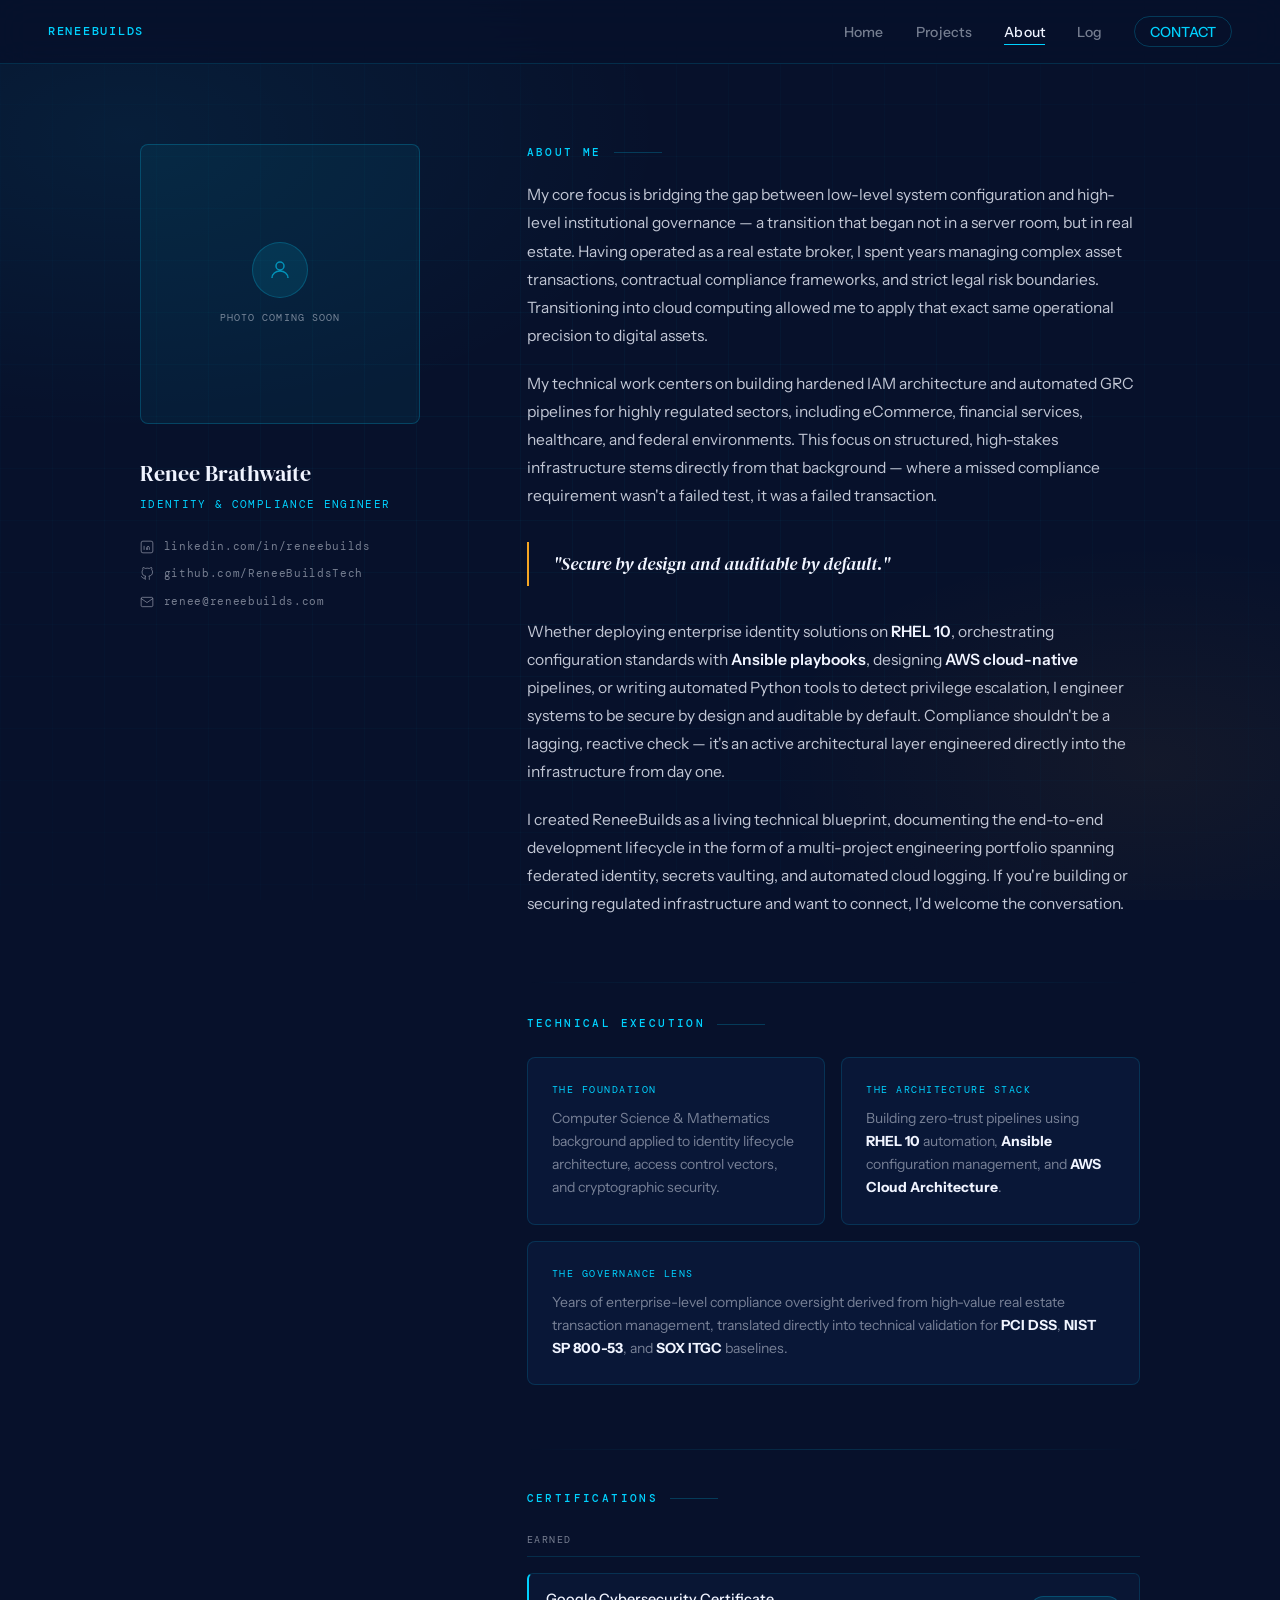
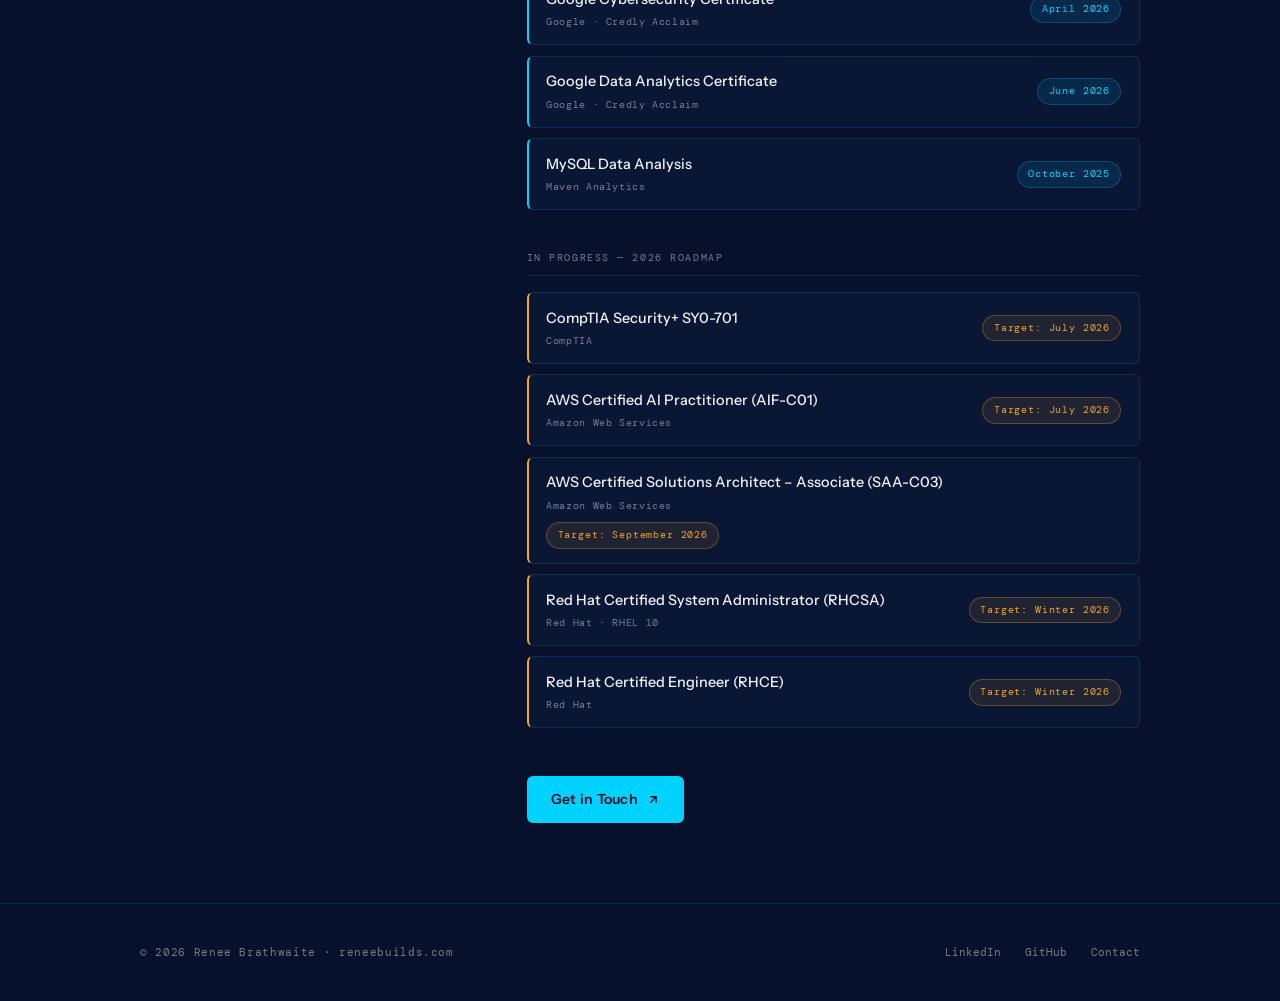
==== about.html @ e79d3ed1 "Add files via upload" ====
<!DOCTYPE html>
<html lang="en">
<head>
  <meta charset="UTF-8" />
  <meta name="viewport" content="width=device-width, initial-scale=1.0" />
  <title>About — Renee Brathwaite</title>
  <meta name="description" content="Identity and Compliance Engineer bridging the gap between low-level system configuration and high-level institutional governance." />
  <link rel="preconnect" href="https://fonts.googleapis.com" />
  <link rel="preconnect" href="https://fonts.gstatic.com" crossorigin />
  <link href="https://fonts.googleapis.com/css2?family=DM+Serif+Display:ital@0;1&family=DM+Mono:wght@300;400;500&family=Instrument+Sans:wght@400;500;600&display=swap" rel="stylesheet" />
  <link rel="stylesheet" href="style.css" />
  <style>
    .about-grid {
      display: grid;
      grid-template-columns: 1fr 2fr;
      gap: 5rem;
      padding: 5rem 0;
      align-items: start;
    }

    /* Sidebar */
    .about-sidebar { position: sticky; top: 5rem; }

    .photo-placeholder {
      width: 100%;
      aspect-ratio: 1;
      max-width: 280px;
      border-radius: 8px;
      background: rgba(0,210,255,0.06);
      border: 1px solid var(--cyan-border);
      display: flex;
      flex-direction: column;
      align-items: center;
      justify-content: center;
      gap: 0.75rem;
      margin-bottom: 2rem;
    }

    .photo-placeholder-icon {
      width: 56px; height: 56px;
      border-radius: 50%;
      background: var(--cyan-dim);
      border: 1px solid var(--cyan-border);
      display: flex; align-items: center; justify-content: center;
    }

    .photo-placeholder p {
      font-family: var(--font-mono);
      font-size: 0.65rem;
      color: var(--muted);
      letter-spacing: 0.1em;
      text-transform: uppercase;
    }

    .sidebar-name {
      font-family: var(--font-display);
      font-size: 1.4rem;
      margin-bottom: 0.25rem;
    }

    .sidebar-title {
      font-family: var(--font-mono);
      font-size: 0.7rem;
      color: var(--cyan);
      letter-spacing: 0.12em;
      text-transform: uppercase;
      margin-bottom: 1.5rem;
    }

    .sidebar-links { display: flex; flex-direction: column; gap: 0.6rem; }

    .sidebar-link {
      display: flex; align-items: center; gap: 0.6rem;
      font-family: var(--font-mono);
      font-size: 0.7rem;
      color: var(--muted);
      text-decoration: none;
      letter-spacing: 0.06em;
      transition: color 0.2s;
    }

    .sidebar-link:hover { color: var(--cyan); }

    .sidebar-link svg { flex-shrink: 0; }

    /* Main content */
    .about-main {}

    .bio-section { margin-bottom: 4rem; }

    .bio-section p {
      font-size: 0.975rem;
      color: rgba(240,244,255,0.8);
      line-height: 1.8;
      margin-bottom: 1.25rem;
    }

    .bio-section p strong {
      color: var(--white);
      font-weight: 600;
    }

    .bio-pullquote {
      border-left: 2px solid var(--gold);
      padding: 0.5rem 0 0.5rem 1.5rem;
      margin: 2rem 0;
      font-family: var(--font-display);
      font-size: 1.15rem;
      font-style: italic;
      color: var(--white);
      line-height: 1.5;
    }

    /* Tech execution vectors */
    .vectors-grid {
      display: grid;
      grid-template-columns: 1fr 1fr;
      gap: 1rem;
      margin-top: 1.5rem;
    }

    .vector-card {
      border: 1px solid var(--border);
      border-radius: 8px;
      padding: 1.5rem;
      background: rgba(13,31,69,0.5);
    }

    .vector-label {
      font-family: var(--font-mono);
      font-size: 0.62rem;
      color: var(--cyan);
      letter-spacing: 0.15em;
      text-transform: uppercase;
      margin-bottom: 0.6rem;
    }

    .vector-card p {
      font-size: 0.875rem;
      color: var(--muted);
      line-height: 1.65;
      margin: 0;
    }

    .vector-card p strong { color: var(--white); }

    /* Certifications */
    .certs-section { margin-top: 4rem; }

    .cert-group { margin-bottom: 2.5rem; }

    .cert-group-label {
      font-family: var(--font-mono);
      font-size: 0.65rem;
      color: var(--muted);
      letter-spacing: 0.15em;
      text-transform: uppercase;
      margin-bottom: 1rem;
      padding-bottom: 0.5rem;
      border-bottom: 1px solid var(--border);
    }

    .cert-list { display: flex; flex-direction: column; gap: 0.65rem; }

    .cert-item {
      display: flex; align-items: center; justify-content: space-between;
      padding: 0.85rem 1.1rem;
      border: 1px solid var(--border);
      border-radius: 6px;
      background: rgba(13,31,69,0.4);
      flex-wrap: wrap;
      gap: 0.5rem;
    }

    .cert-item.earned { border-left: 2px solid var(--cyan); }
    .cert-item.progress { border-left: 2px solid var(--gold); }

    .cert-name {
      font-size: 0.9rem;
      font-weight: 500;
      color: var(--white);
    }

    .cert-issuer {
      font-family: var(--font-mono);
      font-size: 0.65rem;
      color: var(--muted);
      letter-spacing: 0.06em;
      margin-top: 0.2rem;
    }

    .cert-date {
      font-family: var(--font-mono);
      font-size: 0.65rem;
      letter-spacing: 0.08em;
      padding: 0.25rem 0.65rem;
      border-radius: 100px;
    }

    .cert-date.earned { color: var(--cyan); background: var(--cyan-dim); border: 1px solid var(--cyan-border); }
    .cert-date.progress { color: var(--gold); background: var(--gold-dim); border: 1px solid var(--gold-border); }

    @media(max-width:768px){
      .about-grid { grid-template-columns: 1fr; gap: 3rem; }
      .about-sidebar { position: static; }
      .vectors-grid { grid-template-columns: 1fr; }
    }
  </style>
</head>
<body>
<div class="bg-layer"></div>
<div class="grid-layer"></div>
<nav>
  <a href="index.html" class="nav-logo">ReneeBuilds</a>
  <ul class="nav-links">
    <li><a href="index.html">Home</a></li>
    <li><a href="projects.html">Projects</a></li>
    <li><a href="about.html" class="active">About</a></li>
    <li><a href="log.html">Log</a></li>
    <li><a href="contact.html" class="nav-cta">Contact</a></li>
  </ul>
</nav>
<div class="page">
  <div class="container">
    <div class="about-grid">

      <!-- Sidebar -->
      <aside class="about-sidebar anim-1">
        <div class="photo-placeholder">
          <div class="photo-placeholder-icon">
            <svg width="24" height="24" viewBox="0 0 24 24" fill="none" stroke="rgba(0,210,255,0.6)" stroke-width="1.5"><circle cx="12" cy="8" r="4"/><path d="M4 20c0-4 3.6-7 8-7s8 3 8 7"/></svg>
          </div>
          <p>Photo coming soon</p>
        </div>
        <div class="sidebar-name">Renee Brathwaite</div>
        <div class="sidebar-title">Identity &amp; Compliance Engineer</div>
        <div class="sidebar-links">
          <a href="https://www.linkedin.com/in/reneebuilds" class="sidebar-link" target="_blank" rel="noopener">
            <svg width="14" height="14" viewBox="0 0 24 24" fill="none" stroke="currentColor" stroke-width="1.5"><rect x="2" y="2" width="20" height="20" rx="3"/><path d="M7 10v7M7 7v.01M12 17v-4a2 2 0 014 0v4M12 13v4"/></svg>
            linkedin.com/in/reneebuilds
          </a>
          <a href="https://github.com/ReneeBuildsTech" class="sidebar-link" target="_blank" rel="noopener">
            <svg width="14" height="14" viewBox="0 0 24 24" fill="none" stroke="currentColor" stroke-width="1.5"><path d="M9 19c-5 1.5-5-2.5-7-3m14 6v-3.87a3.37 3.37 0 00-.94-2.61c3.14-.35 6.44-1.54 6.44-7A5.44 5.44 0 0020 4.77 5.07 5.07 0 0019.91 1S18.73.65 16 2.48a13.38 13.38 0 00-7 0C6.27.65 5.09 1 5.09 1A5.07 5.07 0 005 4.77a5.44 5.44 0 00-1.5 3.78c0 5.42 3.3 6.61 6.44 7A3.37 3.37 0 009 18.13V22"/></svg>
            github.com/ReneeBuildsTech
          </a>
          <a href="contact.html" class="sidebar-link">
            <svg width="14" height="14" viewBox="0 0 24 24" fill="none" stroke="currentColor" stroke-width="1.5"><path d="M4 4h16c1.1 0 2 .9 2 2v12c0 1.1-.9 2-2 2H4c-1.1 0-2-.9-2-2V6c0-1.1.9-2 2-2z"/><polyline points="22,6 12,13 2,6"/></svg>
            renee@reneebuilds.com
          </a>
        </div>
      </aside>

      <!-- Main -->
      <main class="about-main anim-2">
        <p class="section-label">About Me</p>

        <div class="bio-section">
          <p>My core focus is bridging the gap between low-level system configuration and high-level institutional governance — a transition that began not in a server room, but in real estate. Having operated as a real estate broker, I spent years managing complex asset transactions, contractual compliance frameworks, and strict legal risk boundaries. Transitioning into cloud computing allowed me to apply that exact same operational precision to digital assets.</p>

          <p>My technical work centers on building hardened IAM architecture and automated GRC pipelines for highly regulated sectors, including eCommerce, financial services, healthcare, and federal environments. This focus on structured, high-stakes infrastructure stems directly from that background — where a missed compliance requirement wasn't a failed test, it was a failed transaction.</p>

          <div class="bio-pullquote">"Secure by design and auditable by default."</div>

          <p>Whether deploying enterprise identity solutions on <strong>RHEL 10</strong>, orchestrating configuration standards with <strong>Ansible playbooks</strong>, designing <strong>AWS cloud-native</strong> pipelines, or writing automated Python tools to detect privilege escalation, I engineer systems to be secure by design and auditable by default. Compliance shouldn't be a lagging, reactive check — it's an active architectural layer engineered directly into the infrastructure from day one.</p>

          <p>I created ReneeBuilds as a living technical blueprint, documenting the end-to-end development lifecycle in the form of a multi-project engineering portfolio spanning federated identity, secrets vaulting, and automated cloud logging. If you're building or securing regulated infrastructure and want to connect, I'd welcome the conversation.</p>
        </div>

        <div class="divider" style="margin:2rem 0;"></div>

        <!-- Tech execution vectors -->
        <p class="section-label">Technical Execution</p>
        <div class="vectors-grid" style="margin-top:1.5rem;">
          <div class="vector-card">
            <div class="vector-label">The Foundation</div>
            <p>Computer Science &amp; Mathematics background applied to identity lifecycle architecture, access control vectors, and cryptographic security.</p>
          </div>
          <div class="vector-card">
            <div class="vector-label">The Architecture Stack</div>
            <p>Building zero-trust pipelines using <strong>RHEL 10</strong> automation, <strong>Ansible</strong> configuration management, and <strong>AWS Cloud Architecture</strong>.</p>
          </div>
          <div class="vector-card" style="grid-column:1/-1;">
            <div class="vector-label">The Governance Lens</div>
            <p>Years of enterprise-level compliance oversight derived from high-value real estate transaction management, translated directly into technical validation for <strong>PCI DSS</strong>, <strong>NIST SP 800-53</strong>, and <strong>SOX ITGC</strong> baselines.</p>
          </div>
        </div>

        <!-- Certifications -->
        <div class="certs-section">
          <div class="divider" style="margin:2.5rem 0;"></div>
          <p class="section-label">Certifications</p>

          <div class="cert-group" style="margin-top:1.5rem;">
            <div class="cert-group-label">Earned</div>
            <div class="cert-list">
              <div class="cert-item earned">
                <div>
                  <div class="cert-name">Google Cybersecurity Certificate</div>
                  <div class="cert-issuer">Google · Credly Acclaim</div>
                </div>
                <span class="cert-date earned">April 2026</span>
              </div>
              <div class="cert-item earned">
                <div>
                  <div class="cert-name">Google Data Analytics Certificate</div>
                  <div class="cert-issuer">Google · Credly Acclaim</div>
                </div>
                <span class="cert-date earned">June 2026</span>
              </div>
              <div class="cert-item earned">
                <div>
                  <div class="cert-name">MySQL Data Analysis</div>
                  <div class="cert-issuer">Maven Analytics</div>
                </div>
                <span class="cert-date earned">October 2025</span>
              </div>
            </div>
          </div>

          <div class="cert-group">
            <div class="cert-group-label">In Progress — 2026 Roadmap</div>
            <div class="cert-list">
              <div class="cert-item progress">
                <div>
                  <div class="cert-name">CompTIA Security+ SY0-701</div>
                  <div class="cert-issuer">CompTIA</div>
                </div>
                <span class="cert-date progress">Target: July 2026</span>
              </div>
              <div class="cert-item progress">
                <div>
                  <div class="cert-name">AWS Certified AI Practitioner (AIF-C01)</div>
                  <div class="cert-issuer">Amazon Web Services</div>
                </div>
                <span class="cert-date progress">Target: July 2026</span>
              </div>
              <div class="cert-item progress">
                <div>
                  <div class="cert-name">AWS Certified Solutions Architect – Associate (SAA-C03)</div>
                  <div class="cert-issuer">Amazon Web Services</div>
                </div>
                <span class="cert-date progress">Target: September 2026</span>
              </div>
              <div class="cert-item progress">
                <div>
                  <div class="cert-name">Red Hat Certified System Administrator (RHCSA)</div>
                  <div class="cert-issuer">Red Hat · RHEL 10</div>
                </div>
                <span class="cert-date progress">Target: Winter 2026</span>
              </div>
              <div class="cert-item progress">
                <div>
                  <div class="cert-name">Red Hat Certified Engineer (RHCE)</div>
                  <div class="cert-issuer">Red Hat</div>
                </div>
                <span class="cert-date progress">Target: Winter 2026</span>
              </div>
            </div>
          </div>
        </div>

        <div style="margin-top:3rem;">
          <a href="contact.html" class="btn btn-primary">Get in Touch <svg width="13" height="13" viewBox="0 0 24 24" fill="none" stroke="currentColor" stroke-width="2.5" stroke-linecap="round" stroke-linejoin="round"><path d="M7 17L17 7M7 7h10v10"/></svg></a>
        </div>

      </main>
    </div>
  </div>
</div>
<footer>
  <div class="footer-inner">
    <span class="footer-copy">© 2026 Renee Brathwaite · reneebuilds.com</span>
    <div style="display:flex;gap:1.5rem;">
      <a href="https://www.linkedin.com/in/reneebuilds" style="font-family:var(--font-mono);font-size:0.68rem;color:var(--muted);text-decoration:none;" target="_blank" rel="noopener">LinkedIn</a>
      <a href="https://github.com/ReneeBuildsTech" style="font-family:var(--font-mono);font-size:0.68rem;color:var(--muted);text-decoration:none;" target="_blank" rel="noopener">GitHub</a>
      <a href="contact.html" style="font-family:var(--font-mono);font-size:0.68rem;color:var(--muted);text-decoration:none;">Contact</a>
    </div>
  </div>
</footer>
</body>
</html>
---- style.css ----
/* ============================================
   ReneeBuilds.com — Shared Stylesheet
   Navy #07112B · Cyan #00D2FF · Gold #F5A623
   ============================================ */

*, *::before, *::after { box-sizing: border-box; margin: 0; padding: 0; }

:root {
  --navy:       #07112B;
  --navy-mid:   #0D1F45;
  --navy-lite:  #162B5E;
  --cyan:       #00D2FF;
  --cyan-dim:   rgba(0,210,255,0.10);
  --cyan-border:rgba(0,210,255,0.22);
  --gold:       #F5A623;
  --gold-dim:   rgba(245,166,35,0.10);
  --gold-border:rgba(245,166,35,0.30);
  --white:      #F0F4FF;
  --muted:      rgba(240,244,255,0.48);
  --muted2:     rgba(240,244,255,0.25);
  --border:     rgba(0,210,255,0.15);
  --radius:     6px;
  --font-display: 'DM Serif Display', serif;
  --font-body:    'Instrument Sans', sans-serif;
  --font-mono:    'DM Mono', monospace;
}

html { scroll-behavior: smooth; }

body {
  background: var(--navy);
  color: var(--white);
  font-family: var(--font-body);
  font-size: 16px;
  line-height: 1.6;
  overflow-x: hidden;
  min-height: 100vh;
}

/* ── Background ── */
.bg-layer {
  position: fixed; inset: 0; z-index: 0; pointer-events: none;
  background:
    radial-gradient(ellipse 70% 55% at 10% 15%, rgba(0,210,255,0.07) 0%, transparent 60%),
    radial-gradient(ellipse 55% 45% at 90% 85%, rgba(245,166,35,0.05) 0%, transparent 55%),
    var(--navy);
}

.grid-layer {
  position: fixed; inset: 0; z-index: 0; pointer-events: none;
  background-image:
    linear-gradient(rgba(0,210,255,0.035) 1px, transparent 1px),
    linear-gradient(90deg, rgba(0,210,255,0.035) 1px, transparent 1px);
  background-size: 52px 52px;
  mask-image: radial-gradient(ellipse 85% 85% at 50% 50%, black 20%, transparent 100%);
}

/* ── Nav ── */
nav {
  position: fixed; top: 0; left: 0; right: 0; z-index: 100;
  display: flex; align-items: center; justify-content: space-between;
  padding: 0 3rem;
  height: 64px;
  background: rgba(7,17,43,0.85);
  backdrop-filter: blur(16px);
  border-bottom: 1px solid var(--border);
}

.nav-logo {
  font-family: var(--font-mono);
  font-size: 0.78rem;
  font-weight: 500;
  color: var(--cyan);
  letter-spacing: 0.14em;
  text-transform: uppercase;
  text-decoration: none;
}

.nav-links {
  display: flex; align-items: center; gap: 2rem;
  list-style: none;
}

.nav-links a {
  font-family: var(--font-body);
  font-size: 0.875rem;
  font-weight: 500;
  color: var(--muted);
  text-decoration: none;
  letter-spacing: 0.02em;
  transition: color 0.2s;
  position: relative;
}

.nav-links a::after {
  content: '';
  position: absolute; bottom: -4px; left: 0; right: 0;
  height: 1px;
  background: var(--cyan);
  transform: scaleX(0);
  transition: transform 0.2s;
}

.nav-links a:hover,
.nav-links a.active { color: var(--white); }
.nav-links a:hover::after,
.nav-links a.active::after { transform: scaleX(1); }

.nav-cta {
  font-family: var(--font-mono);
  font-size: 0.7rem;
  font-weight: 500;
  color: var(--cyan) !important;
  border: 1px solid var(--cyan-border);
  padding: 0.35rem 0.9rem;
  border-radius: 100px;
  letter-spacing: 0.1em;
  text-transform: uppercase;
  transition: background 0.2s, color 0.2s !important;
}

.nav-cta:hover {
  background: var(--cyan) !important;
  color: var(--navy) !important;
}

.nav-cta::after { display: none !important; }

/* ── Page wrapper ── */
.page {
  position: relative; z-index: 1;
  padding-top: 64px;
  min-height: 100vh;
}

.container {
  max-width: 1080px;
  margin: 0 auto;
  padding: 0 2.5rem;
}

/* ── Section spacing ── */
.section { padding: 6rem 0; }
.section-sm { padding: 4rem 0; }

/* ── Section label ── */
.section-label {
  font-family: var(--font-mono);
  font-size: 0.68rem;
  font-weight: 500;
  color: var(--cyan);
  letter-spacing: 0.22em;
  text-transform: uppercase;
  margin-bottom: 1.25rem;
  display: flex; align-items: center; gap: 0.75rem;
}

.section-label::after {
  content: '';
  flex: 1; max-width: 48px;
  height: 1px;
  background: var(--cyan-border);
}

/* ── Headings ── */
h1, h2, h3 { font-family: var(--font-display); font-weight: 400; }

h1 { font-size: clamp(2.6rem, 5.5vw, 4.5rem); line-height: 1.08; letter-spacing: -0.02em; }
h2 { font-size: clamp(1.8rem, 3.5vw, 2.8rem); line-height: 1.15; letter-spacing: -0.01em; }
h3 { font-size: 1.25rem; line-height: 1.3; }

em { font-style: italic; color: var(--cyan); }

/* ── Buttons ── */
.btn {
  display: inline-flex; align-items: center; gap: 0.55rem;
  font-family: var(--font-body);
  font-size: 0.875rem;
  font-weight: 600;
  padding: 0.75rem 1.5rem;
  border-radius: var(--radius);
  text-decoration: none;
  letter-spacing: 0.02em;
  transition: opacity 0.2s, transform 0.2s, background 0.2s, color 0.2s, border-color 0.2s;
  cursor: pointer; border: none;
}

.btn:hover { transform: translateY(-2px); }

.btn-primary {
  background: var(--cyan);
  color: var(--navy);
}
.btn-primary:hover { opacity: 0.88; }

.btn-ghost {
  background: transparent;
  color: var(--white);
  border: 1px solid var(--border);
}
.btn-ghost:hover { border-color: var(--cyan); color: var(--cyan); }

.btn-gold {
  background: var(--gold);
  color: var(--navy);
}
.btn-gold:hover { opacity: 0.88; }

/* ── Cards ── */
.card {
  background: rgba(13,31,69,0.55);
  border: 1px solid var(--border);
  border-radius: 8px;
  padding: 1.75rem;
  backdrop-filter: blur(8px);
  transition: border-color 0.2s, background 0.2s, transform 0.2s;
}

.card:hover {
  border-color: var(--cyan-border);
  background: rgba(0,210,255,0.05);
  transform: translateY(-3px);
}

/* ── Divider ── */
.divider {
  width: 100%;
  height: 1px;
  background: linear-gradient(90deg, transparent, var(--border), transparent);
  margin: 4rem 0;
}

/* ── Tags ── */
.tag {
  font-family: var(--font-mono);
  font-size: 0.65rem;
  letter-spacing: 0.1em;
  text-transform: uppercase;
  padding: 0.3rem 0.7rem;
  border-radius: 3px;
  border: 1px solid;
}

.tag-cyan { color: var(--cyan); border-color: var(--cyan-border); background: var(--cyan-dim); }
.tag-gold { color: var(--gold); border-color: var(--gold-border); background: var(--gold-dim); }
.tag-muted { color: var(--muted); border-color: rgba(240,244,255,0.15); background: rgba(240,244,255,0.04); }

/* ── Footer ── */
footer {
  position: relative; z-index: 1;
  border-top: 1px solid var(--border);
  padding: 2.5rem 0;
}

.footer-inner {
  max-width: 1080px;
  margin: 0 auto;
  padding: 0 2.5rem;
  display: flex;
  align-items: center;
  justify-content: space-between;
  flex-wrap: wrap;
  gap: 1rem;
}

.footer-copy {
  font-family: var(--font-mono);
  font-size: 0.68rem;
  color: var(--muted);
  letter-spacing: 0.06em;
}

.footer-fw {
  display: flex; flex-wrap: wrap; gap: 0.5rem;
}

/* ── Animations ── */
@keyframes fadeUp {
  from { opacity: 0; transform: translateY(20px); }
  to   { opacity: 1; transform: translateY(0); }
}

@keyframes fadeIn {
  from { opacity: 0; }
  to   { opacity: 1; }
}

@keyframes pulse {
  0%, 100% { opacity: 1; transform: scale(1); }
  50%       { opacity: 0.4; transform: scale(0.8); }
}

.anim-1 { opacity: 0; animation: fadeUp 0.8s ease 0.1s forwards; }
.anim-2 { opacity: 0; animation: fadeUp 0.8s ease 0.25s forwards; }
.anim-3 { opacity: 0; animation: fadeUp 0.8s ease 0.4s forwards; }
.anim-4 { opacity: 0; animation: fadeUp 0.8s ease 0.55s forwards; }
.anim-5 { opacity: 0; animation: fadeUp 0.8s ease 0.7s forwards; }
.anim-6 { opacity: 0; animation: fadeUp 0.8s ease 0.85s forwards; }
.anim-7 { opacity: 0; animation: fadeUp 0.8s ease 1.0s forwards; }

/* ── Responsive ── */
@media (max-width: 768px) {
  nav { padding: 0 1.5rem; }
  .container { padding: 0 1.25rem; }
  .nav-links { gap: 1.25rem; }
  .nav-links li:not(:last-child):not(:nth-last-child(2)) { display: none; }
  .section { padding: 4rem 0; }
}
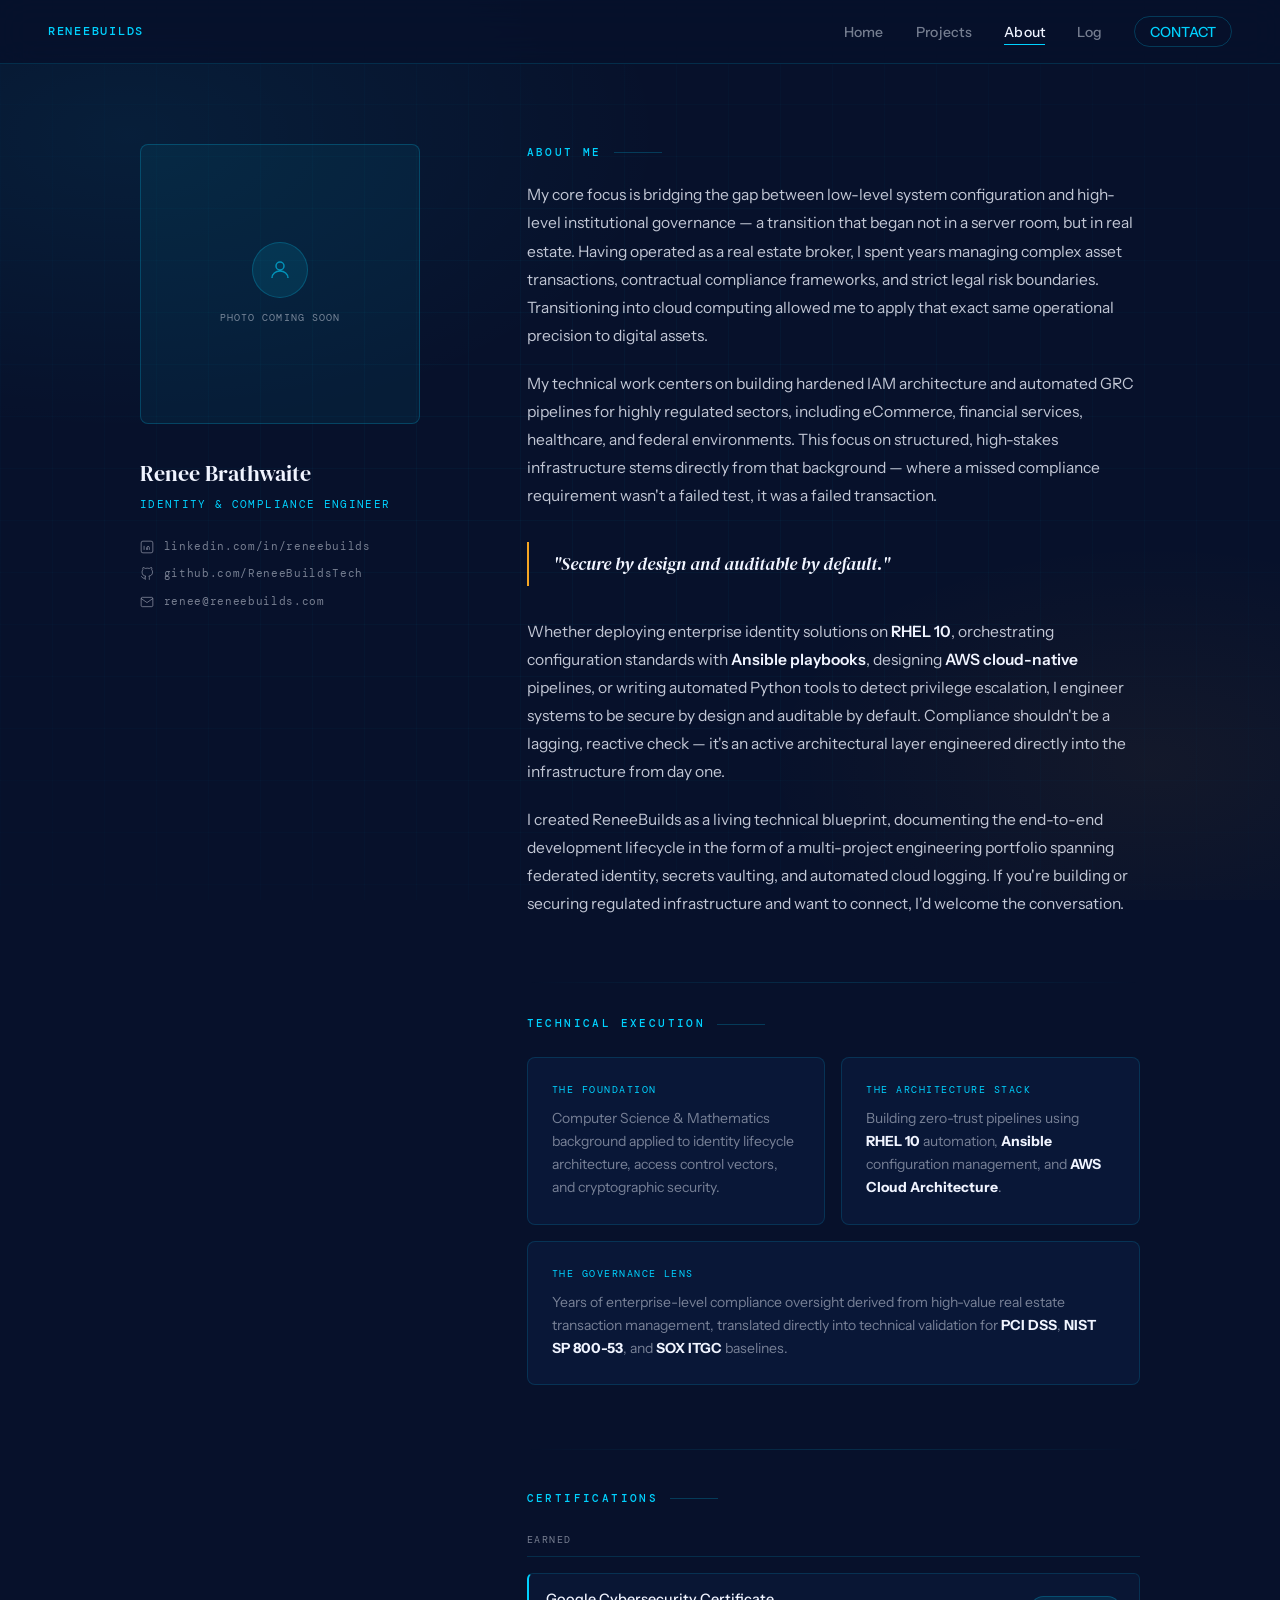
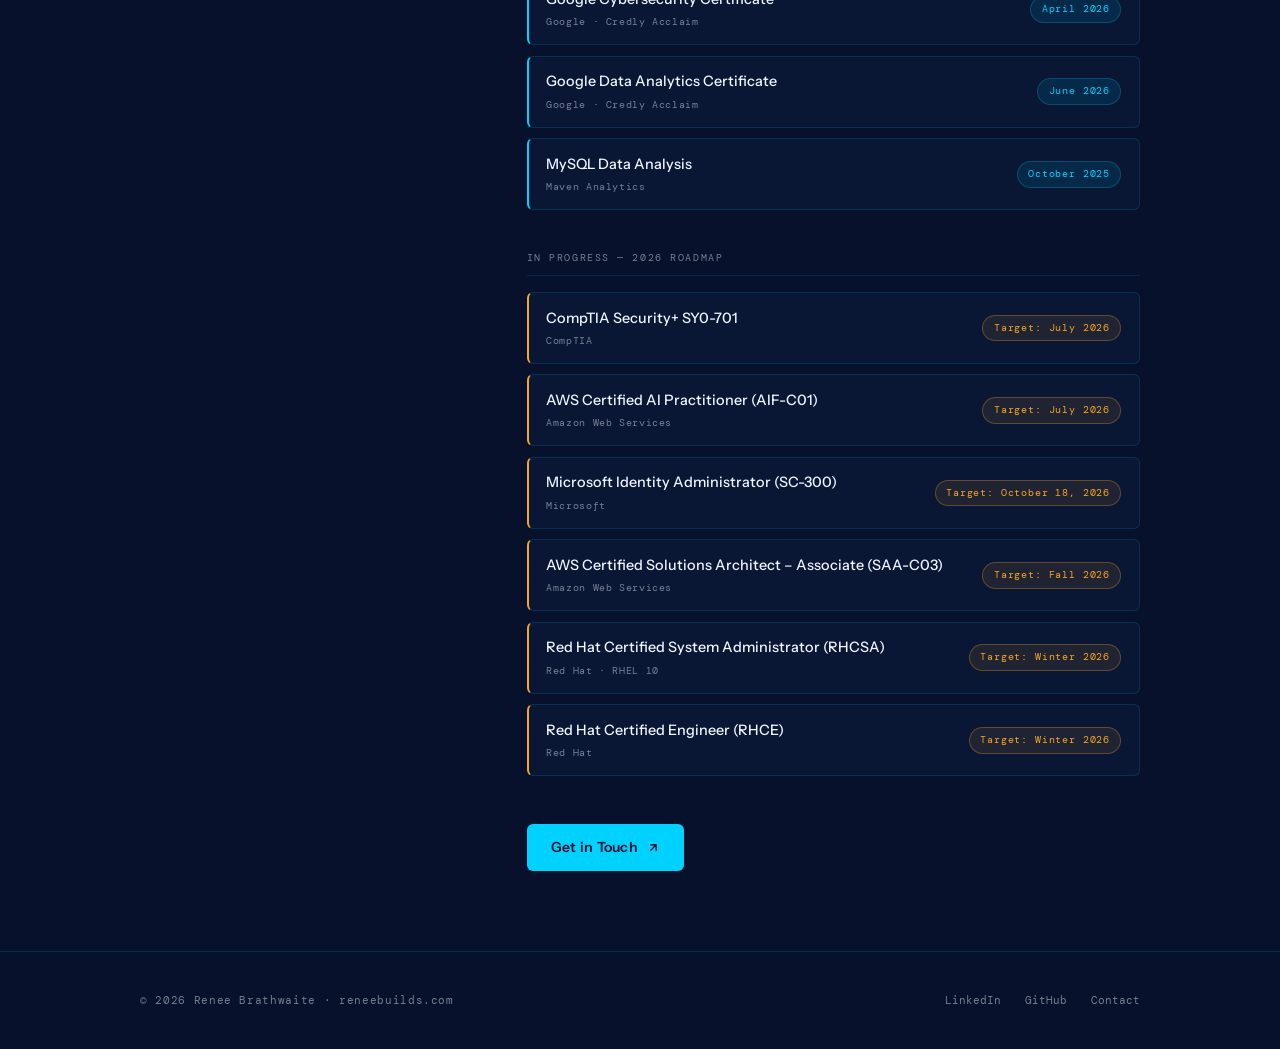
==== commit 2843972d: "Updated about, index and projects pages feat: update to reflect that all 6 primary projects are comp" ====
--- a/about.html
+++ b/about.html
@@ -336,10 +336,17 @@
               </div>
               <div class="cert-item progress">
                 <div>
+                  <div class="cert-name">Microsoft Identity Administrator (SC-300)</div>
+                  <div class="cert-issuer">Microsoft</div>
+                </div>
+                <span class="cert-date progress">Target: October 18, 2026</span>
+              </div>
+              <div class="cert-item progress">
+                <div>
                   <div class="cert-name">AWS Certified Solutions Architect – Associate (SAA-C03)</div>
                   <div class="cert-issuer">Amazon Web Services</div>
                 </div>
-                <span class="cert-date progress">Target: September 2026</span>
+                <span class="cert-date progress">Target: Fall 2026</span>
               </div>
               <div class="cert-item progress">
                 <div>
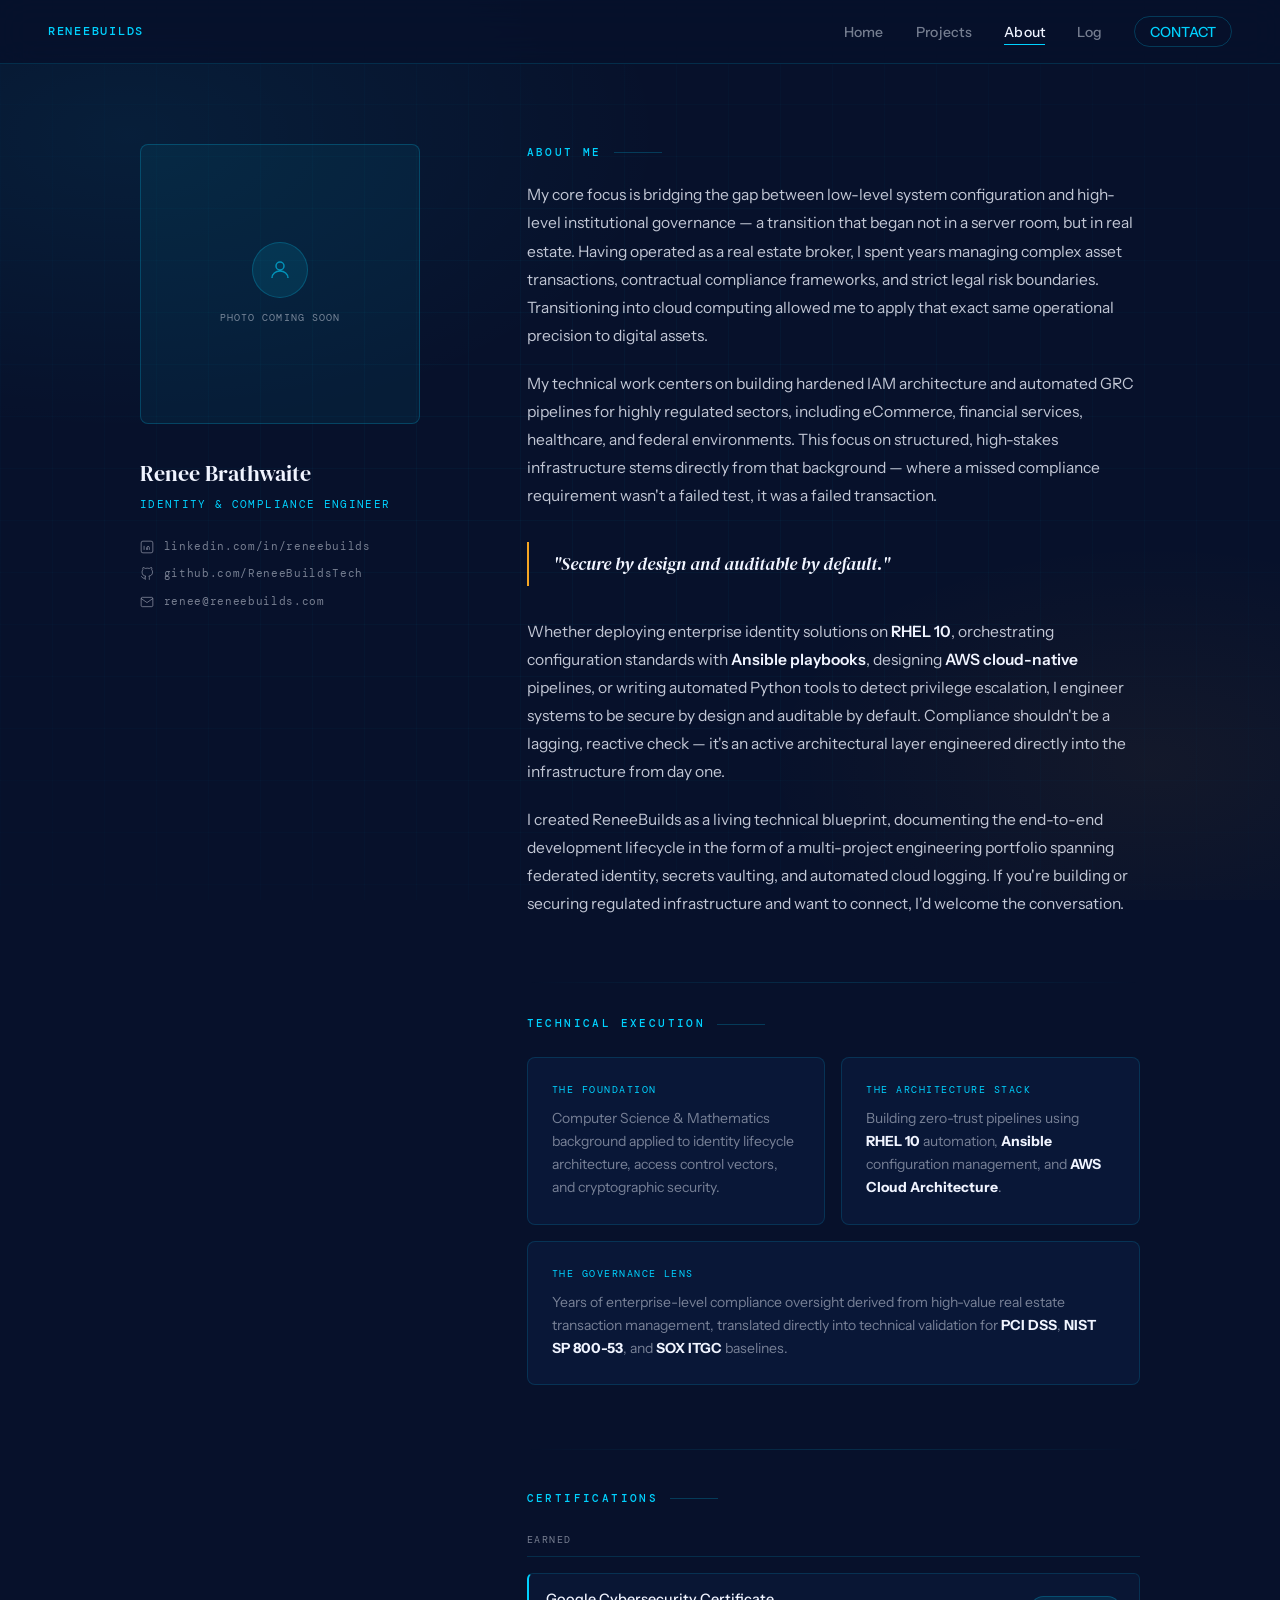
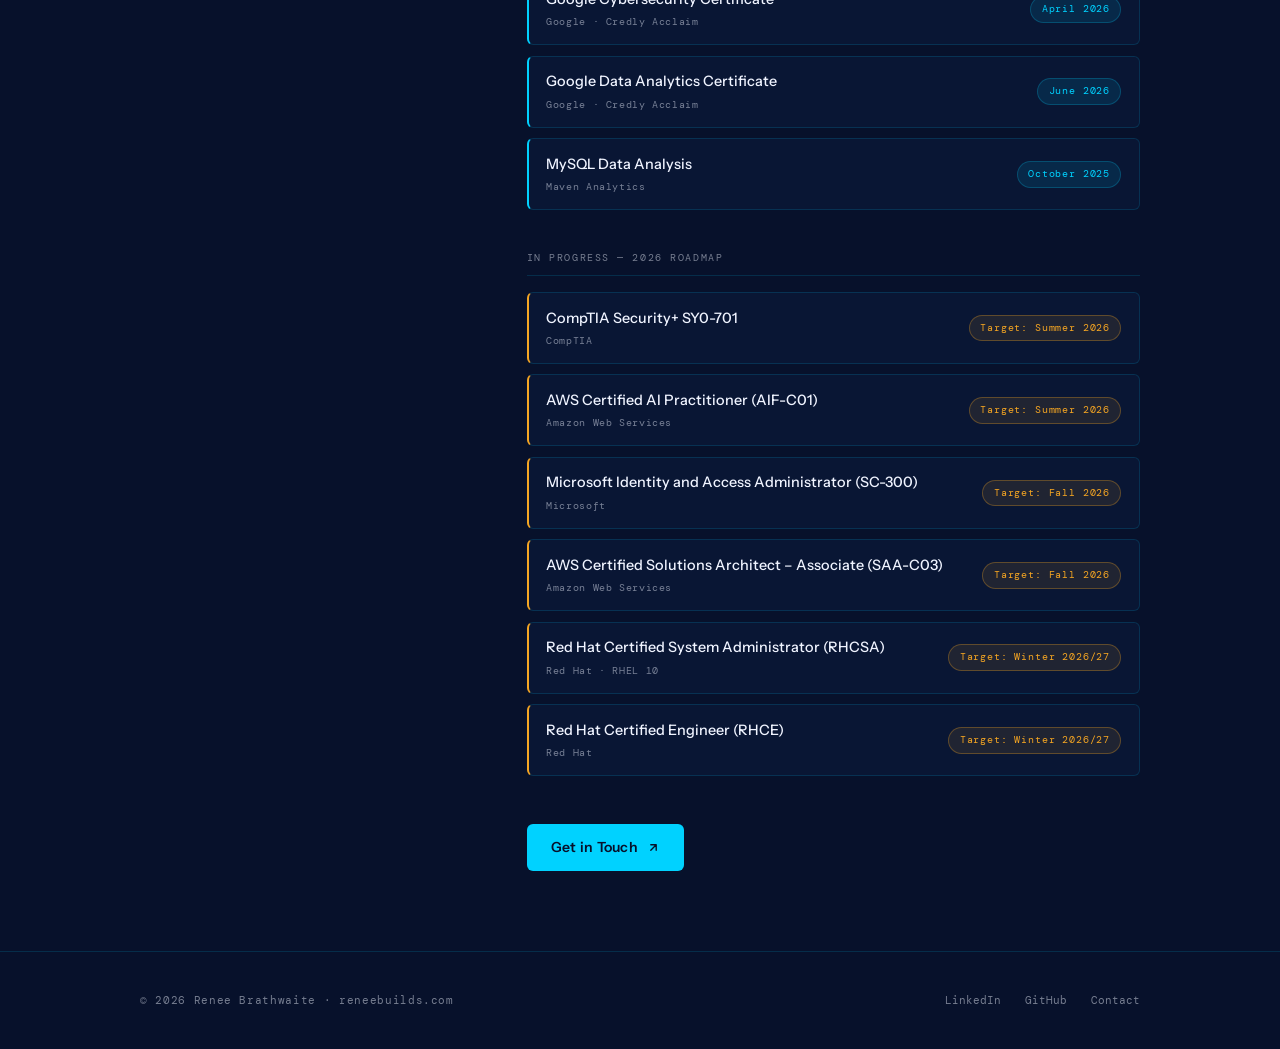
==== commit d66773d1: "feat: update cert roadmap dates + add SC-300 to in-progress" ====
--- a/about.html
+++ b/about.html
@@ -1,388 +1,388 @@
-<!DOCTYPE html>
-<html lang="en">
-<head>
-  <meta charset="UTF-8" />
-  <meta name="viewport" content="width=device-width, initial-scale=1.0" />
-  <title>About — Renee Brathwaite</title>
-  <meta name="description" content="Identity and Compliance Engineer bridging the gap between low-level system configuration and high-level institutional governance." />
-  <link rel="preconnect" href="https://fonts.googleapis.com" />
-  <link rel="preconnect" href="https://fonts.gstatic.com" crossorigin />
-  <link href="https://fonts.googleapis.com/css2?family=DM+Serif+Display:ital@0;1&family=DM+Mono:wght@300;400;500&family=Instrument+Sans:wght@400;500;600&display=swap" rel="stylesheet" />
-  <link rel="stylesheet" href="style.css" />
-  <style>
-    .about-grid {
-      display: grid;
-      grid-template-columns: 1fr 2fr;
-      gap: 5rem;
-      padding: 5rem 0;
-      align-items: start;
-    }
-
-    /* Sidebar */
-    .about-sidebar { position: sticky; top: 5rem; }
-
-    .photo-placeholder {
-      width: 100%;
-      aspect-ratio: 1;
-      max-width: 280px;
-      border-radius: 8px;
-      background: rgba(0,210,255,0.06);
-      border: 1px solid var(--cyan-border);
-      display: flex;
-      flex-direction: column;
-      align-items: center;
-      justify-content: center;
-      gap: 0.75rem;
-      margin-bottom: 2rem;
-    }
-
-    .photo-placeholder-icon {
-      width: 56px; height: 56px;
-      border-radius: 50%;
-      background: var(--cyan-dim);
-      border: 1px solid var(--cyan-border);
-      display: flex; align-items: center; justify-content: center;
-    }
-
-    .photo-placeholder p {
-      font-family: var(--font-mono);
-      font-size: 0.65rem;
-      color: var(--muted);
-      letter-spacing: 0.1em;
-      text-transform: uppercase;
-    }
-
-    .sidebar-name {
-      font-family: var(--font-display);
-      font-size: 1.4rem;
-      margin-bottom: 0.25rem;
-    }
-
-    .sidebar-title {
-      font-family: var(--font-mono);
-      font-size: 0.7rem;
-      color: var(--cyan);
-      letter-spacing: 0.12em;
-      text-transform: uppercase;
-      margin-bottom: 1.5rem;
-    }
-
-    .sidebar-links { display: flex; flex-direction: column; gap: 0.6rem; }
-
-    .sidebar-link {
-      display: flex; align-items: center; gap: 0.6rem;
-      font-family: var(--font-mono);
-      font-size: 0.7rem;
-      color: var(--muted);
-      text-decoration: none;
-      letter-spacing: 0.06em;
-      transition: color 0.2s;
-    }
-
-    .sidebar-link:hover { color: var(--cyan); }
-
-    .sidebar-link svg { flex-shrink: 0; }
-
-    /* Main content */
-    .about-main {}
-
-    .bio-section { margin-bottom: 4rem; }
-
-    .bio-section p {
-      font-size: 0.975rem;
-      color: rgba(240,244,255,0.8);
-      line-height: 1.8;
-      margin-bottom: 1.25rem;
-    }
-
-    .bio-section p strong {
-      color: var(--white);
-      font-weight: 600;
-    }
-
-    .bio-pullquote {
-      border-left: 2px solid var(--gold);
-      padding: 0.5rem 0 0.5rem 1.5rem;
-      margin: 2rem 0;
-      font-family: var(--font-display);
-      font-size: 1.15rem;
-      font-style: italic;
-      color: var(--white);
-      line-height: 1.5;
-    }
-
-    /* Tech execution vectors */
-    .vectors-grid {
-      display: grid;
-      grid-template-columns: 1fr 1fr;
-      gap: 1rem;
-      margin-top: 1.5rem;
-    }
-
-    .vector-card {
-      border: 1px solid var(--border);
-      border-radius: 8px;
-      padding: 1.5rem;
-      background: rgba(13,31,69,0.5);
-    }
-
-    .vector-label {
-      font-family: var(--font-mono);
-      font-size: 0.62rem;
-      color: var(--cyan);
-      letter-spacing: 0.15em;
-      text-transform: uppercase;
-      margin-bottom: 0.6rem;
-    }
-
-    .vector-card p {
-      font-size: 0.875rem;
-      color: var(--muted);
-      line-height: 1.65;
-      margin: 0;
-    }
-
-    .vector-card p strong { color: var(--white); }
-
-    /* Certifications */
-    .certs-section { margin-top: 4rem; }
-
-    .cert-group { margin-bottom: 2.5rem; }
-
-    .cert-group-label {
-      font-family: var(--font-mono);
-      font-size: 0.65rem;
-      color: var(--muted);
-      letter-spacing: 0.15em;
-      text-transform: uppercase;
-      margin-bottom: 1rem;
-      padding-bottom: 0.5rem;
-      border-bottom: 1px solid var(--border);
-    }
-
-    .cert-list { display: flex; flex-direction: column; gap: 0.65rem; }
-
-    .cert-item {
-      display: flex; align-items: center; justify-content: space-between;
-      padding: 0.85rem 1.1rem;
-      border: 1px solid var(--border);
-      border-radius: 6px;
-      background: rgba(13,31,69,0.4);
-      flex-wrap: wrap;
-      gap: 0.5rem;
-    }
-
-    .cert-item.earned { border-left: 2px solid var(--cyan); }
-    .cert-item.progress { border-left: 2px solid var(--gold); }
-
-    .cert-name {
-      font-size: 0.9rem;
-      font-weight: 500;
-      color: var(--white);
-    }
-
-    .cert-issuer {
-      font-family: var(--font-mono);
-      font-size: 0.65rem;
-      color: var(--muted);
-      letter-spacing: 0.06em;
-      margin-top: 0.2rem;
-    }
-
-    .cert-date {
-      font-family: var(--font-mono);
-      font-size: 0.65rem;
-      letter-spacing: 0.08em;
-      padding: 0.25rem 0.65rem;
-      border-radius: 100px;
-    }
-
-    .cert-date.earned { color: var(--cyan); background: var(--cyan-dim); border: 1px solid var(--cyan-border); }
-    .cert-date.progress { color: var(--gold); background: var(--gold-dim); border: 1px solid var(--gold-border); }
-
-    @media(max-width:768px){
-      .about-grid { grid-template-columns: 1fr; gap: 3rem; }
-      .about-sidebar { position: static; }
-      .vectors-grid { grid-template-columns: 1fr; }
-    }
-  </style>
-</head>
-<body>
-<div class="bg-layer"></div>
-<div class="grid-layer"></div>
-<nav>
-  <a href="index.html" class="nav-logo">ReneeBuilds</a>
-  <ul class="nav-links">
-    <li><a href="index.html">Home</a></li>
-    <li><a href="projects.html">Projects</a></li>
-    <li><a href="about.html" class="active">About</a></li>
-    <li><a href="log.html">Log</a></li>
-    <li><a href="contact.html" class="nav-cta">Contact</a></li>
-  </ul>
-</nav>
-<div class="page">
-  <div class="container">
-    <div class="about-grid">
-
-      <!-- Sidebar -->
-      <aside class="about-sidebar anim-1">
-        <div class="photo-placeholder">
-          <div class="photo-placeholder-icon">
-            <svg width="24" height="24" viewBox="0 0 24 24" fill="none" stroke="rgba(0,210,255,0.6)" stroke-width="1.5"><circle cx="12" cy="8" r="4"/><path d="M4 20c0-4 3.6-7 8-7s8 3 8 7"/></svg>
-          </div>
-          <p>Photo coming soon</p>
-        </div>
-        <div class="sidebar-name">Renee Brathwaite</div>
-        <div class="sidebar-title">Identity &amp; Compliance Engineer</div>
-        <div class="sidebar-links">
-          <a href="https://www.linkedin.com/in/reneebuilds" class="sidebar-link" target="_blank" rel="noopener">
-            <svg width="14" height="14" viewBox="0 0 24 24" fill="none" stroke="currentColor" stroke-width="1.5"><rect x="2" y="2" width="20" height="20" rx="3"/><path d="M7 10v7M7 7v.01M12 17v-4a2 2 0 014 0v4M12 13v4"/></svg>
-            linkedin.com/in/reneebuilds
-          </a>
-          <a href="https://github.com/ReneeBuildsTech" class="sidebar-link" target="_blank" rel="noopener">
-            <svg width="14" height="14" viewBox="0 0 24 24" fill="none" stroke="currentColor" stroke-width="1.5"><path d="M9 19c-5 1.5-5-2.5-7-3m14 6v-3.87a3.37 3.37 0 00-.94-2.61c3.14-.35 6.44-1.54 6.44-7A5.44 5.44 0 0020 4.77 5.07 5.07 0 0019.91 1S18.73.65 16 2.48a13.38 13.38 0 00-7 0C6.27.65 5.09 1 5.09 1A5.07 5.07 0 005 4.77a5.44 5.44 0 00-1.5 3.78c0 5.42 3.3 6.61 6.44 7A3.37 3.37 0 009 18.13V22"/></svg>
-            github.com/ReneeBuildsTech
-          </a>
-          <a href="contact.html" class="sidebar-link">
-            <svg width="14" height="14" viewBox="0 0 24 24" fill="none" stroke="currentColor" stroke-width="1.5"><path d="M4 4h16c1.1 0 2 .9 2 2v12c0 1.1-.9 2-2 2H4c-1.1 0-2-.9-2-2V6c0-1.1.9-2 2-2z"/><polyline points="22,6 12,13 2,6"/></svg>
-            renee@reneebuilds.com
-          </a>
-        </div>
-      </aside>
-
-      <!-- Main -->
-      <main class="about-main anim-2">
-        <p class="section-label">About Me</p>
-
-        <div class="bio-section">
-          <p>My core focus is bridging the gap between low-level system configuration and high-level institutional governance — a transition that began not in a server room, but in real estate. Having operated as a real estate broker, I spent years managing complex asset transactions, contractual compliance frameworks, and strict legal risk boundaries. Transitioning into cloud computing allowed me to apply that exact same operational precision to digital assets.</p>
-
-          <p>My technical work centers on building hardened IAM architecture and automated GRC pipelines for highly regulated sectors, including eCommerce, financial services, healthcare, and federal environments. This focus on structured, high-stakes infrastructure stems directly from that background — where a missed compliance requirement wasn't a failed test, it was a failed transaction.</p>
-
-          <div class="bio-pullquote">"Secure by design and auditable by default."</div>
-
-          <p>Whether deploying enterprise identity solutions on <strong>RHEL 10</strong>, orchestrating configuration standards with <strong>Ansible playbooks</strong>, designing <strong>AWS cloud-native</strong> pipelines, or writing automated Python tools to detect privilege escalation, I engineer systems to be secure by design and auditable by default. Compliance shouldn't be a lagging, reactive check — it's an active architectural layer engineered directly into the infrastructure from day one.</p>
-
-          <p>I created ReneeBuilds as a living technical blueprint, documenting the end-to-end development lifecycle in the form of a multi-project engineering portfolio spanning federated identity, secrets vaulting, and automated cloud logging. If you're building or securing regulated infrastructure and want to connect, I'd welcome the conversation.</p>
-        </div>
-
-        <div class="divider" style="margin:2rem 0;"></div>
-
-        <!-- Tech execution vectors -->
-        <p class="section-label">Technical Execution</p>
-        <div class="vectors-grid" style="margin-top:1.5rem;">
-          <div class="vector-card">
-            <div class="vector-label">The Foundation</div>
-            <p>Computer Science &amp; Mathematics background applied to identity lifecycle architecture, access control vectors, and cryptographic security.</p>
-          </div>
-          <div class="vector-card">
-            <div class="vector-label">The Architecture Stack</div>
-            <p>Building zero-trust pipelines using <strong>RHEL 10</strong> automation, <strong>Ansible</strong> configuration management, and <strong>AWS Cloud Architecture</strong>.</p>
-          </div>
-          <div class="vector-card" style="grid-column:1/-1;">
-            <div class="vector-label">The Governance Lens</div>
-            <p>Years of enterprise-level compliance oversight derived from high-value real estate transaction management, translated directly into technical validation for <strong>PCI DSS</strong>, <strong>NIST SP 800-53</strong>, and <strong>SOX ITGC</strong> baselines.</p>
-          </div>
-        </div>
-
-        <!-- Certifications -->
-        <div class="certs-section">
-          <div class="divider" style="margin:2.5rem 0;"></div>
-          <p class="section-label">Certifications</p>
-
-          <div class="cert-group" style="margin-top:1.5rem;">
-            <div class="cert-group-label">Earned</div>
-            <div class="cert-list">
-              <div class="cert-item earned">
-                <div>
-                  <div class="cert-name">Google Cybersecurity Certificate</div>
-                  <div class="cert-issuer">Google · Credly Acclaim</div>
-                </div>
-                <span class="cert-date earned">April 2026</span>
-              </div>
-              <div class="cert-item earned">
-                <div>
-                  <div class="cert-name">Google Data Analytics Certificate</div>
-                  <div class="cert-issuer">Google · Credly Acclaim</div>
-                </div>
-                <span class="cert-date earned">June 2026</span>
-              </div>
-              <div class="cert-item earned">
-                <div>
-                  <div class="cert-name">MySQL Data Analysis</div>
-                  <div class="cert-issuer">Maven Analytics</div>
-                </div>
-                <span class="cert-date earned">October 2025</span>
-              </div>
-            </div>
-          </div>
-
-          <div class="cert-group">
-            <div class="cert-group-label">In Progress — 2026 Roadmap</div>
-            <div class="cert-list">
-              <div class="cert-item progress">
-                <div>
-                  <div class="cert-name">CompTIA Security+ SY0-701</div>
-                  <div class="cert-issuer">CompTIA</div>
-                </div>
-                <span class="cert-date progress">Target: July 2026</span>
-              </div>
-              <div class="cert-item progress">
-                <div>
-                  <div class="cert-name">AWS Certified AI Practitioner (AIF-C01)</div>
-                  <div class="cert-issuer">Amazon Web Services</div>
-                </div>
-                <span class="cert-date progress">Target: July 2026</span>
-              </div>
-              <div class="cert-item progress">
-                <div>
-                  <div class="cert-name">Microsoft Identity Administrator (SC-300)</div>
-                  <div class="cert-issuer">Microsoft</div>
-                </div>
-                <span class="cert-date progress">Target: October 18, 2026</span>
-              </div>
-              <div class="cert-item progress">
-                <div>
-                  <div class="cert-name">AWS Certified Solutions Architect – Associate (SAA-C03)</div>
-                  <div class="cert-issuer">Amazon Web Services</div>
-                </div>
-                <span class="cert-date progress">Target: Fall 2026</span>
-              </div>
-              <div class="cert-item progress">
-                <div>
-                  <div class="cert-name">Red Hat Certified System Administrator (RHCSA)</div>
-                  <div class="cert-issuer">Red Hat · RHEL 10</div>
-                </div>
-                <span class="cert-date progress">Target: Winter 2026</span>
-              </div>
-              <div class="cert-item progress">
-                <div>
-                  <div class="cert-name">Red Hat Certified Engineer (RHCE)</div>
-                  <div class="cert-issuer">Red Hat</div>
-                </div>
-                <span class="cert-date progress">Target: Winter 2026</span>
-              </div>
-            </div>
-          </div>
-        </div>
-
-        <div style="margin-top:3rem;">
-          <a href="contact.html" class="btn btn-primary">Get in Touch <svg width="13" height="13" viewBox="0 0 24 24" fill="none" stroke="currentColor" stroke-width="2.5" stroke-linecap="round" stroke-linejoin="round"><path d="M7 17L17 7M7 7h10v10"/></svg></a>
-        </div>
-
-      </main>
-    </div>
-  </div>
-</div>
-<footer>
-  <div class="footer-inner">
-    <span class="footer-copy">© 2026 Renee Brathwaite · reneebuilds.com</span>
-    <div style="display:flex;gap:1.5rem;">
-      <a href="https://www.linkedin.com/in/reneebuilds" style="font-family:var(--font-mono);font-size:0.68rem;color:var(--muted);text-decoration:none;" target="_blank" rel="noopener">LinkedIn</a>
-      <a href="https://github.com/ReneeBuildsTech" style="font-family:var(--font-mono);font-size:0.68rem;color:var(--muted);text-decoration:none;" target="_blank" rel="noopener">GitHub</a>
-      <a href="contact.html" style="font-family:var(--font-mono);font-size:0.68rem;color:var(--muted);text-decoration:none;">Contact</a>
-    </div>
-  </div>
-</footer>
-</body>
-</html>
+<!DOCTYPE html>
+<html lang="en">
+<head>
+  <meta charset="UTF-8" />
+  <meta name="viewport" content="width=device-width, initial-scale=1.0" />
+  <title>About — Renee Brathwaite</title>
+  <meta name="description" content="Identity and Compliance Engineer bridging the gap between low-level system configuration and high-level institutional governance." />
+  <link rel="preconnect" href="https://fonts.googleapis.com" />
+  <link rel="preconnect" href="https://fonts.gstatic.com" crossorigin />
+  <link href="https://fonts.googleapis.com/css2?family=DM+Serif+Display:ital@0;1&family=DM+Mono:wght@300;400;500&family=Instrument+Sans:wght@400;500;600&display=swap" rel="stylesheet" />
+  <link rel="stylesheet" href="style.css" />
+  <style>
+    .about-grid {
+      display: grid;
+      grid-template-columns: 1fr 2fr;
+      gap: 5rem;
+      padding: 5rem 0;
+      align-items: start;
+    }
+
+    /* Sidebar */
+    .about-sidebar { position: sticky; top: 5rem; }
+
+    .photo-placeholder {
+      width: 100%;
+      aspect-ratio: 1;
+      max-width: 280px;
+      border-radius: 8px;
+      background: rgba(0,210,255,0.06);
+      border: 1px solid var(--cyan-border);
+      display: flex;
+      flex-direction: column;
+      align-items: center;
+      justify-content: center;
+      gap: 0.75rem;
+      margin-bottom: 2rem;
+    }
+
+    .photo-placeholder-icon {
+      width: 56px; height: 56px;
+      border-radius: 50%;
+      background: var(--cyan-dim);
+      border: 1px solid var(--cyan-border);
+      display: flex; align-items: center; justify-content: center;
+    }
+
+    .photo-placeholder p {
+      font-family: var(--font-mono);
+      font-size: 0.65rem;
+      color: var(--muted);
+      letter-spacing: 0.1em;
+      text-transform: uppercase;
+    }
+
+    .sidebar-name {
+      font-family: var(--font-display);
+      font-size: 1.4rem;
+      margin-bottom: 0.25rem;
+    }
+
+    .sidebar-title {
+      font-family: var(--font-mono);
+      font-size: 0.7rem;
+      color: var(--cyan);
+      letter-spacing: 0.12em;
+      text-transform: uppercase;
+      margin-bottom: 1.5rem;
+    }
+
+    .sidebar-links { display: flex; flex-direction: column; gap: 0.6rem; }
+
+    .sidebar-link {
+      display: flex; align-items: center; gap: 0.6rem;
+      font-family: var(--font-mono);
+      font-size: 0.7rem;
+      color: var(--muted);
+      text-decoration: none;
+      letter-spacing: 0.06em;
+      transition: color 0.2s;
+    }
+
+    .sidebar-link:hover { color: var(--cyan); }
+
+    .sidebar-link svg { flex-shrink: 0; }
+
+    /* Main content */
+    .about-main {}
+
+    .bio-section { margin-bottom: 4rem; }
+
+    .bio-section p {
+      font-size: 0.975rem;
+      color: rgba(240,244,255,0.8);
+      line-height: 1.8;
+      margin-bottom: 1.25rem;
+    }
+
+    .bio-section p strong {
+      color: var(--white);
+      font-weight: 600;
+    }
+
+    .bio-pullquote {
+      border-left: 2px solid var(--gold);
+      padding: 0.5rem 0 0.5rem 1.5rem;
+      margin: 2rem 0;
+      font-family: var(--font-display);
+      font-size: 1.15rem;
+      font-style: italic;
+      color: var(--white);
+      line-height: 1.5;
+    }
+
+    /* Tech execution vectors */
+    .vectors-grid {
+      display: grid;
+      grid-template-columns: 1fr 1fr;
+      gap: 1rem;
+      margin-top: 1.5rem;
+    }
+
+    .vector-card {
+      border: 1px solid var(--border);
+      border-radius: 8px;
+      padding: 1.5rem;
+      background: rgba(13,31,69,0.5);
+    }
+
+    .vector-label {
+      font-family: var(--font-mono);
+      font-size: 0.62rem;
+      color: var(--cyan);
+      letter-spacing: 0.15em;
+      text-transform: uppercase;
+      margin-bottom: 0.6rem;
+    }
+
+    .vector-card p {
+      font-size: 0.875rem;
+      color: var(--muted);
+      line-height: 1.65;
+      margin: 0;
+    }
+
+    .vector-card p strong { color: var(--white); }
+
+    /* Certifications */
+    .certs-section { margin-top: 4rem; }
+
+    .cert-group { margin-bottom: 2.5rem; }
+
+    .cert-group-label {
+      font-family: var(--font-mono);
+      font-size: 0.65rem;
+      color: var(--muted);
+      letter-spacing: 0.15em;
+      text-transform: uppercase;
+      margin-bottom: 1rem;
+      padding-bottom: 0.5rem;
+      border-bottom: 1px solid var(--border);
+    }
+
+    .cert-list { display: flex; flex-direction: column; gap: 0.65rem; }
+
+    .cert-item {
+      display: flex; align-items: center; justify-content: space-between;
+      padding: 0.85rem 1.1rem;
+      border: 1px solid var(--border);
+      border-radius: 6px;
+      background: rgba(13,31,69,0.4);
+      flex-wrap: wrap;
+      gap: 0.5rem;
+    }
+
+    .cert-item.earned { border-left: 2px solid var(--cyan); }
+    .cert-item.progress { border-left: 2px solid var(--gold); }
+
+    .cert-name {
+      font-size: 0.9rem;
+      font-weight: 500;
+      color: var(--white);
+    }
+
+    .cert-issuer {
+      font-family: var(--font-mono);
+      font-size: 0.65rem;
+      color: var(--muted);
+      letter-spacing: 0.06em;
+      margin-top: 0.2rem;
+    }
+
+    .cert-date {
+      font-family: var(--font-mono);
+      font-size: 0.65rem;
+      letter-spacing: 0.08em;
+      padding: 0.25rem 0.65rem;
+      border-radius: 100px;
+    }
+
+    .cert-date.earned { color: var(--cyan); background: var(--cyan-dim); border: 1px solid var(--cyan-border); }
+    .cert-date.progress { color: var(--gold); background: var(--gold-dim); border: 1px solid var(--gold-border); }
+
+    @media(max-width:768px){
+      .about-grid { grid-template-columns: 1fr; gap: 3rem; }
+      .about-sidebar { position: static; }
+      .vectors-grid { grid-template-columns: 1fr; }
+    }
+  </style>
+</head>
+<body>
+<div class="bg-layer"></div>
+<div class="grid-layer"></div>
+<nav>
+  <a href="index.html" class="nav-logo">ReneeBuilds</a>
+  <ul class="nav-links">
+    <li><a href="index.html">Home</a></li>
+    <li><a href="projects.html">Projects</a></li>
+    <li><a href="about.html" class="active">About</a></li>
+    <li><a href="log.html">Log</a></li>
+    <li><a href="contact.html" class="nav-cta">Contact</a></li>
+  </ul>
+</nav>
+<div class="page">
+  <div class="container">
+    <div class="about-grid">
+
+      <!-- Sidebar -->
+      <aside class="about-sidebar anim-1">
+        <div class="photo-placeholder">
+          <div class="photo-placeholder-icon">
+            <svg width="24" height="24" viewBox="0 0 24 24" fill="none" stroke="rgba(0,210,255,0.6)" stroke-width="1.5"><circle cx="12" cy="8" r="4"/><path d="M4 20c0-4 3.6-7 8-7s8 3 8 7"/></svg>
+          </div>
+          <p>Photo coming soon</p>
+        </div>
+        <div class="sidebar-name">Renee Brathwaite</div>
+        <div class="sidebar-title">Identity &amp; Compliance Engineer</div>
+        <div class="sidebar-links">
+          <a href="https://www.linkedin.com/in/reneebuilds" class="sidebar-link" target="_blank" rel="noopener">
+            <svg width="14" height="14" viewBox="0 0 24 24" fill="none" stroke="currentColor" stroke-width="1.5"><rect x="2" y="2" width="20" height="20" rx="3"/><path d="M7 10v7M7 7v.01M12 17v-4a2 2 0 014 0v4M12 13v4"/></svg>
+            linkedin.com/in/reneebuilds
+          </a>
+          <a href="https://github.com/ReneeBuildsTech" class="sidebar-link" target="_blank" rel="noopener">
+            <svg width="14" height="14" viewBox="0 0 24 24" fill="none" stroke="currentColor" stroke-width="1.5"><path d="M9 19c-5 1.5-5-2.5-7-3m14 6v-3.87a3.37 3.37 0 00-.94-2.61c3.14-.35 6.44-1.54 6.44-7A5.44 5.44 0 0020 4.77 5.07 5.07 0 0019.91 1S18.73.65 16 2.48a13.38 13.38 0 00-7 0C6.27.65 5.09 1 5.09 1A5.07 5.07 0 005 4.77a5.44 5.44 0 00-1.5 3.78c0 5.42 3.3 6.61 6.44 7A3.37 3.37 0 009 18.13V22"/></svg>
+            github.com/ReneeBuildsTech
+          </a>
+          <a href="contact.html" class="sidebar-link">
+            <svg width="14" height="14" viewBox="0 0 24 24" fill="none" stroke="currentColor" stroke-width="1.5"><path d="M4 4h16c1.1 0 2 .9 2 2v12c0 1.1-.9 2-2 2H4c-1.1 0-2-.9-2-2V6c0-1.1.9-2 2-2z"/><polyline points="22,6 12,13 2,6"/></svg>
+            renee@reneebuilds.com
+          </a>
+        </div>
+      </aside>
+
+      <!-- Main -->
+      <main class="about-main anim-2">
+        <p class="section-label">About Me</p>
+
+        <div class="bio-section">
+          <p>My core focus is bridging the gap between low-level system configuration and high-level institutional governance — a transition that began not in a server room, but in real estate. Having operated as a real estate broker, I spent years managing complex asset transactions, contractual compliance frameworks, and strict legal risk boundaries. Transitioning into cloud computing allowed me to apply that exact same operational precision to digital assets.</p>
+
+          <p>My technical work centers on building hardened IAM architecture and automated GRC pipelines for highly regulated sectors, including eCommerce, financial services, healthcare, and federal environments. This focus on structured, high-stakes infrastructure stems directly from that background — where a missed compliance requirement wasn't a failed test, it was a failed transaction.</p>
+
+          <div class="bio-pullquote">"Secure by design and auditable by default."</div>
+
+          <p>Whether deploying enterprise identity solutions on <strong>RHEL 10</strong>, orchestrating configuration standards with <strong>Ansible playbooks</strong>, designing <strong>AWS cloud-native</strong> pipelines, or writing automated Python tools to detect privilege escalation, I engineer systems to be secure by design and auditable by default. Compliance shouldn't be a lagging, reactive check — it's an active architectural layer engineered directly into the infrastructure from day one.</p>
+
+          <p>I created ReneeBuilds as a living technical blueprint, documenting the end-to-end development lifecycle in the form of a multi-project engineering portfolio spanning federated identity, secrets vaulting, and automated cloud logging. If you're building or securing regulated infrastructure and want to connect, I'd welcome the conversation.</p>
+        </div>
+
+        <div class="divider" style="margin:2rem 0;"></div>
+
+        <!-- Tech execution vectors -->
+        <p class="section-label">Technical Execution</p>
+        <div class="vectors-grid" style="margin-top:1.5rem;">
+          <div class="vector-card">
+            <div class="vector-label">The Foundation</div>
+            <p>Computer Science &amp; Mathematics background applied to identity lifecycle architecture, access control vectors, and cryptographic security.</p>
+          </div>
+          <div class="vector-card">
+            <div class="vector-label">The Architecture Stack</div>
+            <p>Building zero-trust pipelines using <strong>RHEL 10</strong> automation, <strong>Ansible</strong> configuration management, and <strong>AWS Cloud Architecture</strong>.</p>
+          </div>
+          <div class="vector-card" style="grid-column:1/-1;">
+            <div class="vector-label">The Governance Lens</div>
+            <p>Years of enterprise-level compliance oversight derived from high-value real estate transaction management, translated directly into technical validation for <strong>PCI DSS</strong>, <strong>NIST SP 800-53</strong>, and <strong>SOX ITGC</strong> baselines.</p>
+          </div>
+        </div>
+
+        <!-- Certifications -->
+        <div class="certs-section">
+          <div class="divider" style="margin:2.5rem 0;"></div>
+          <p class="section-label">Certifications</p>
+
+          <div class="cert-group" style="margin-top:1.5rem;">
+            <div class="cert-group-label">Earned</div>
+            <div class="cert-list">
+              <div class="cert-item earned">
+                <div>
+                  <div class="cert-name">Google Cybersecurity Certificate</div>
+                  <div class="cert-issuer">Google · Credly Acclaim</div>
+                </div>
+                <span class="cert-date earned">April 2026</span>
+              </div>
+              <div class="cert-item earned">
+                <div>
+                  <div class="cert-name">Google Data Analytics Certificate</div>
+                  <div class="cert-issuer">Google · Credly Acclaim</div>
+                </div>
+                <span class="cert-date earned">June 2026</span>
+              </div>
+              <div class="cert-item earned">
+                <div>
+                  <div class="cert-name">MySQL Data Analysis</div>
+                  <div class="cert-issuer">Maven Analytics</div>
+                </div>
+                <span class="cert-date earned">October 2025</span>
+              </div>
+            </div>
+          </div>
+
+          <div class="cert-group">
+            <div class="cert-group-label">In Progress — 2026 Roadmap</div>
+            <div class="cert-list">
+              <div class="cert-item progress">
+                <div>
+                  <div class="cert-name">CompTIA Security+ SY0-701</div>
+                  <div class="cert-issuer">CompTIA</div>
+                </div>
+                <span class="cert-date progress">Target: Summer 2026</span>
+              </div>
+              <div class="cert-item progress">
+                <div>
+                  <div class="cert-name">AWS Certified AI Practitioner (AIF-C01)</div>
+                  <div class="cert-issuer">Amazon Web Services</div>
+                </div>
+                <span class="cert-date progress">Target: Summer 2026</span>
+              </div>
+              <div class="cert-item progress">
+                <div>
+                  <div class="cert-name">Microsoft Identity and Access Administrator (SC-300)</div>
+                  <div class="cert-issuer">Microsoft</div>
+                </div>
+                <span class="cert-date progress">Target: Fall 2026</span>
+              </div>
+              <div class="cert-item progress">
+                <div>
+                  <div class="cert-name">AWS Certified Solutions Architect – Associate (SAA-C03)</div>
+                  <div class="cert-issuer">Amazon Web Services</div>
+                </div>
+                <span class="cert-date progress">Target: Fall 2026</span>
+              </div>
+              <div class="cert-item progress">
+                <div>
+                  <div class="cert-name">Red Hat Certified System Administrator (RHCSA)</div>
+                  <div class="cert-issuer">Red Hat · RHEL 10</div>
+                </div>
+                <span class="cert-date progress">Target: Winter 2026/27</span>
+              </div>
+              <div class="cert-item progress">
+                <div>
+                  <div class="cert-name">Red Hat Certified Engineer (RHCE)</div>
+                  <div class="cert-issuer">Red Hat</div>
+                </div>
+                <span class="cert-date progress">Target: Winter 2026/27</span>
+              </div>
+            </div>
+          </div>
+        </div>
+
+        <div style="margin-top:3rem;">
+          <a href="contact.html" class="btn btn-primary">Get in Touch <svg width="13" height="13" viewBox="0 0 24 24" fill="none" stroke="currentColor" stroke-width="2.5" stroke-linecap="round" stroke-linejoin="round"><path d="M7 17L17 7M7 7h10v10"/></svg></a>
+        </div>
+
+      </main>
+    </div>
+  </div>
+</div>
+<footer>
+  <div class="footer-inner">
+    <span class="footer-copy">© 2026 Renee Brathwaite · reneebuilds.com</span>
+    <div style="display:flex;gap:1.5rem;">
+      <a href="https://www.linkedin.com/in/reneebuilds" style="font-family:var(--font-mono);font-size:0.68rem;color:var(--muted);text-decoration:none;" target="_blank" rel="noopener">LinkedIn</a>
+      <a href="https://github.com/ReneeBuildsTech" style="font-family:var(--font-mono);font-size:0.68rem;color:var(--muted);text-decoration:none;" target="_blank" rel="noopener">GitHub</a>
+      <a href="contact.html" style="font-family:var(--font-mono);font-size:0.68rem;color:var(--muted);text-decoration:none;">Contact</a>
+    </div>
+  </div>
+</footer>
+</body>
+</html>
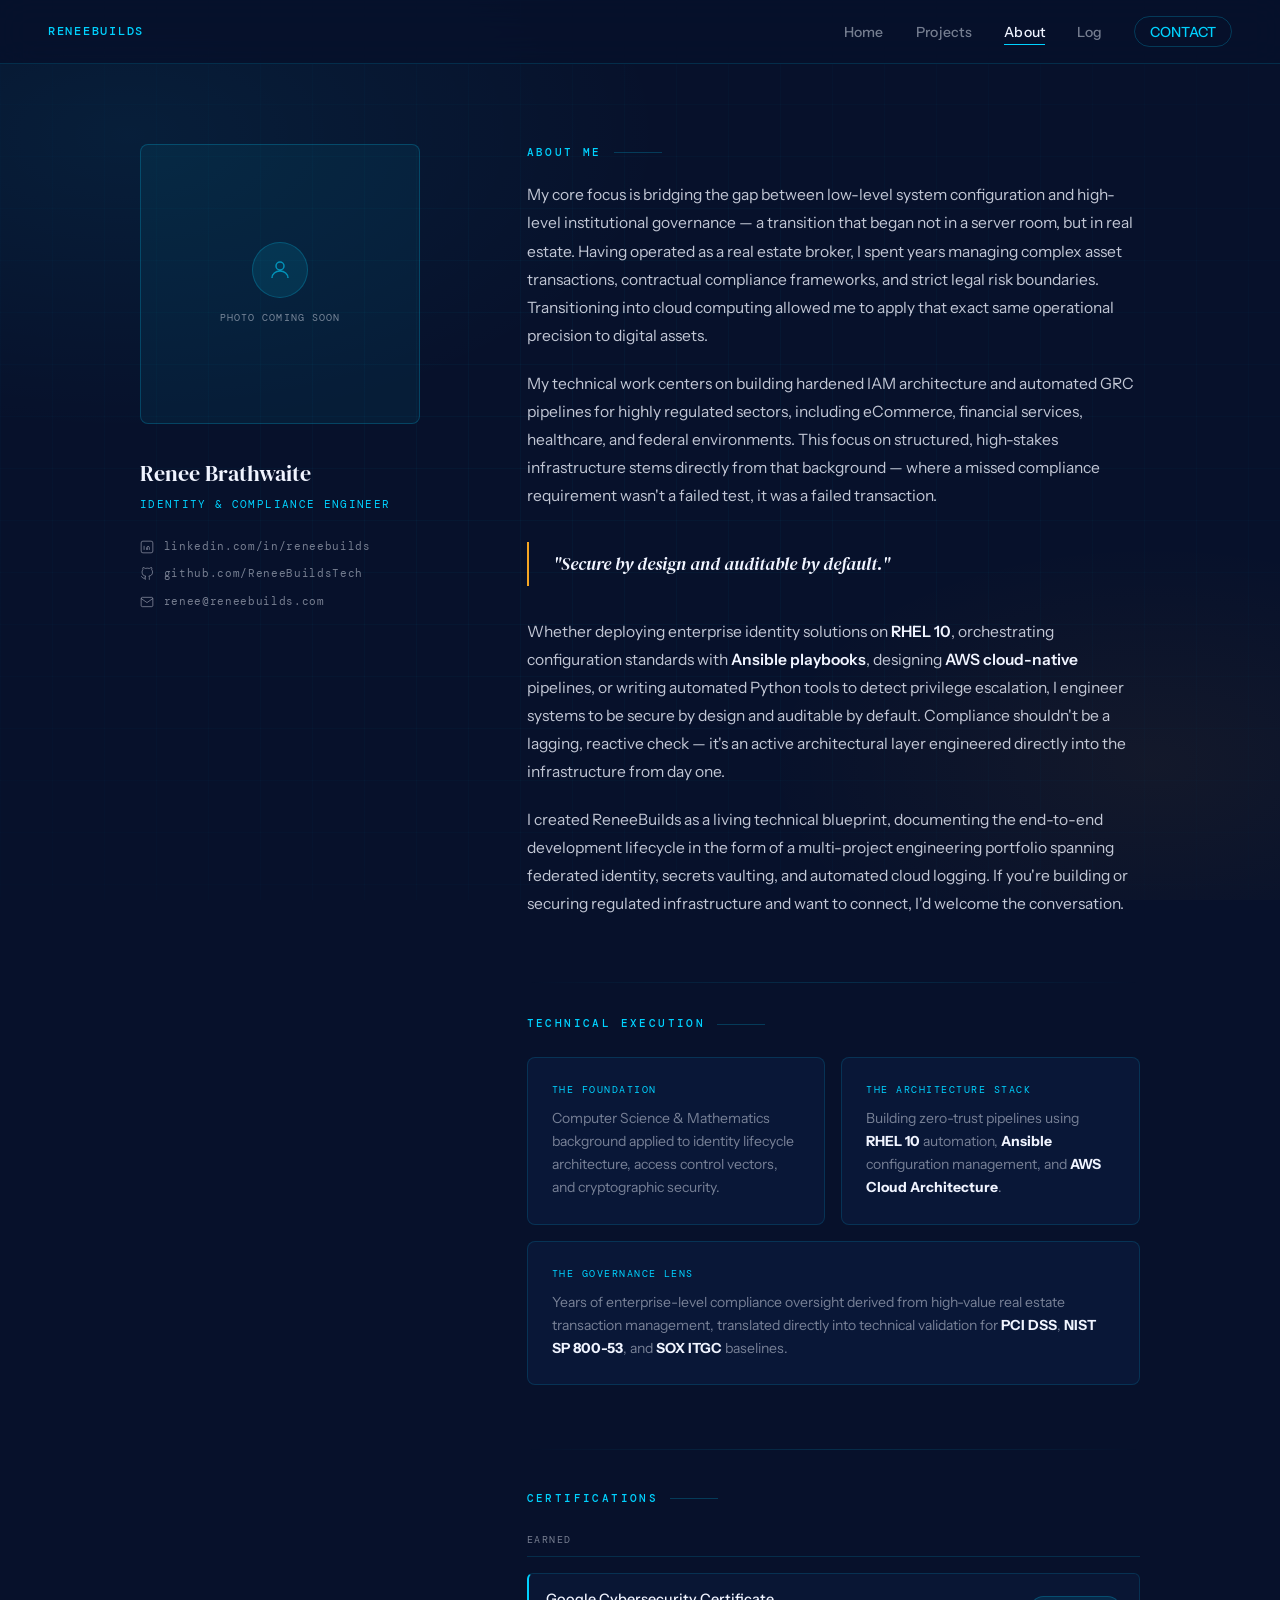
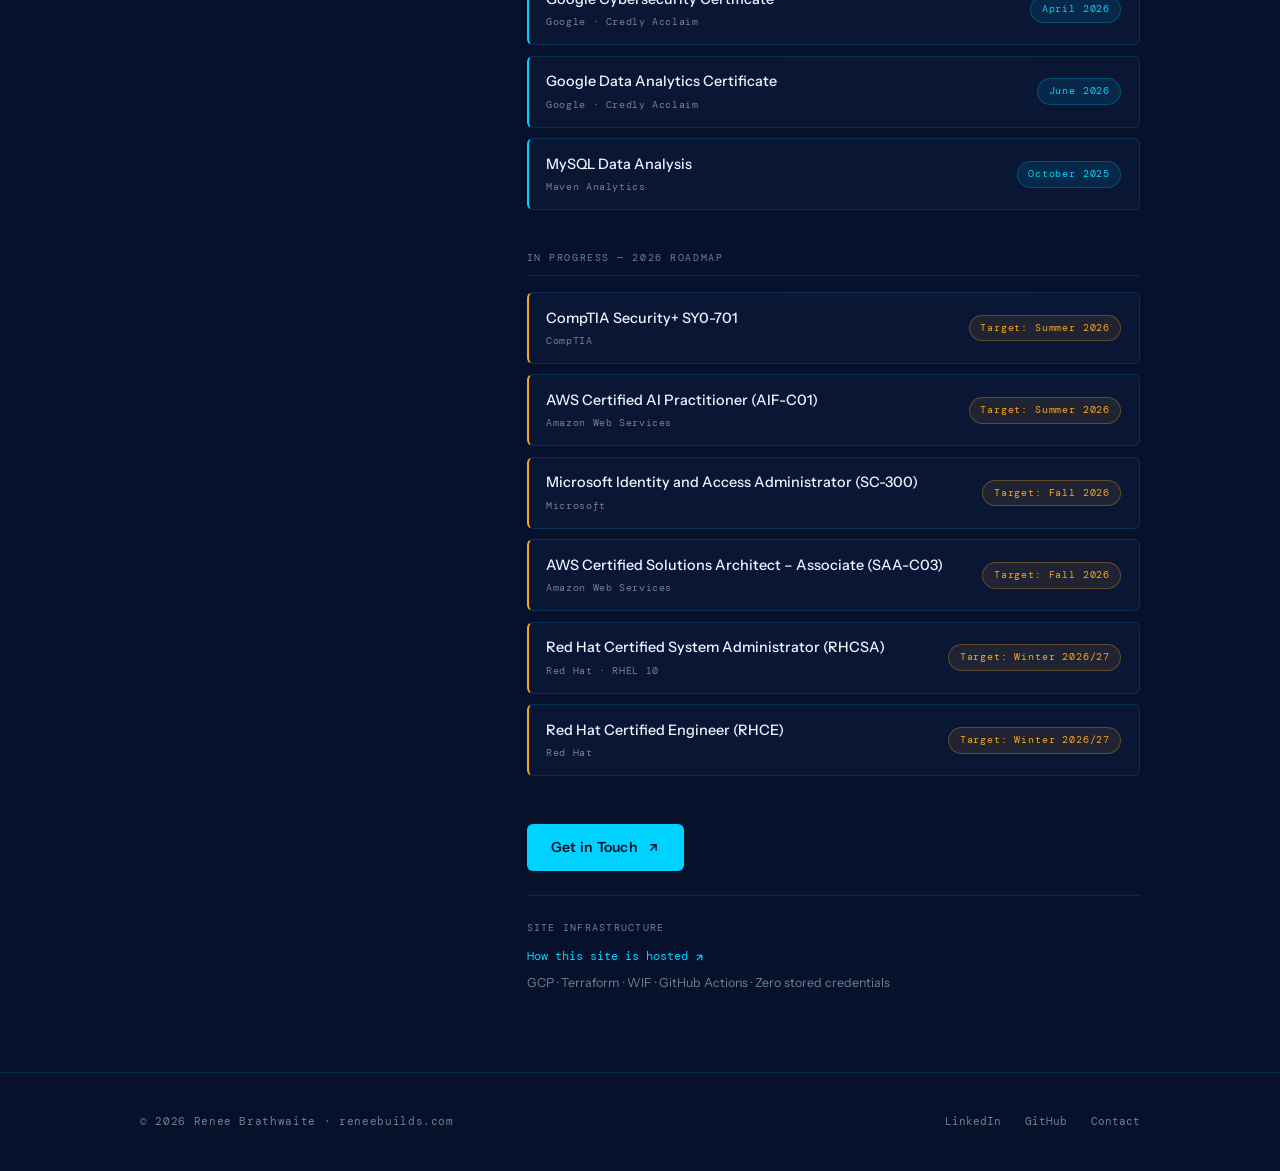
==== commit 5a6698af: "feat: update all project cards to Complete, replace P7 with MIG, add infrastructure page, fix CIS ma" ====
--- a/about.html
+++ b/about.html
@@ -370,6 +370,12 @@
           <a href="contact.html" class="btn btn-primary">Get in Touch <svg width="13" height="13" viewBox="0 0 24 24" fill="none" stroke="currentColor" stroke-width="2.5" stroke-linecap="round" stroke-linejoin="round"><path d="M7 17L17 7M7 7h10v10"/></svg></a>
         </div>
 
+        <div style="margin-top:1.5rem;padding-top:1.5rem;border-top:1px solid var(--border);">
+          <p style="font-family:var(--font-mono);font-size:0.65rem;color:var(--muted);letter-spacing:0.12em;text-transform:uppercase;margin-bottom:0.75rem;">Site Infrastructure</p>
+          <a href="infrastructure.html" style="font-family:var(--font-mono);font-size:0.72rem;color:var(--cyan);text-decoration:none;display:flex;align-items:center;gap:0.4rem;">How this site is hosted <svg width="11" height="11" viewBox="0 0 24 24" fill="none" stroke="currentColor" stroke-width="2.5" stroke-linecap="round" stroke-linejoin="round"><path d="M7 17L17 7M7 7h10v10"/></svg></a>
+          <p style="font-size:0.78rem;color:var(--muted);margin-top:0.4rem;line-height:1.55;">GCP · Terraform · WIF · GitHub Actions · Zero stored credentials</p>
+        </div>
+
       </main>
     </div>
   </div>
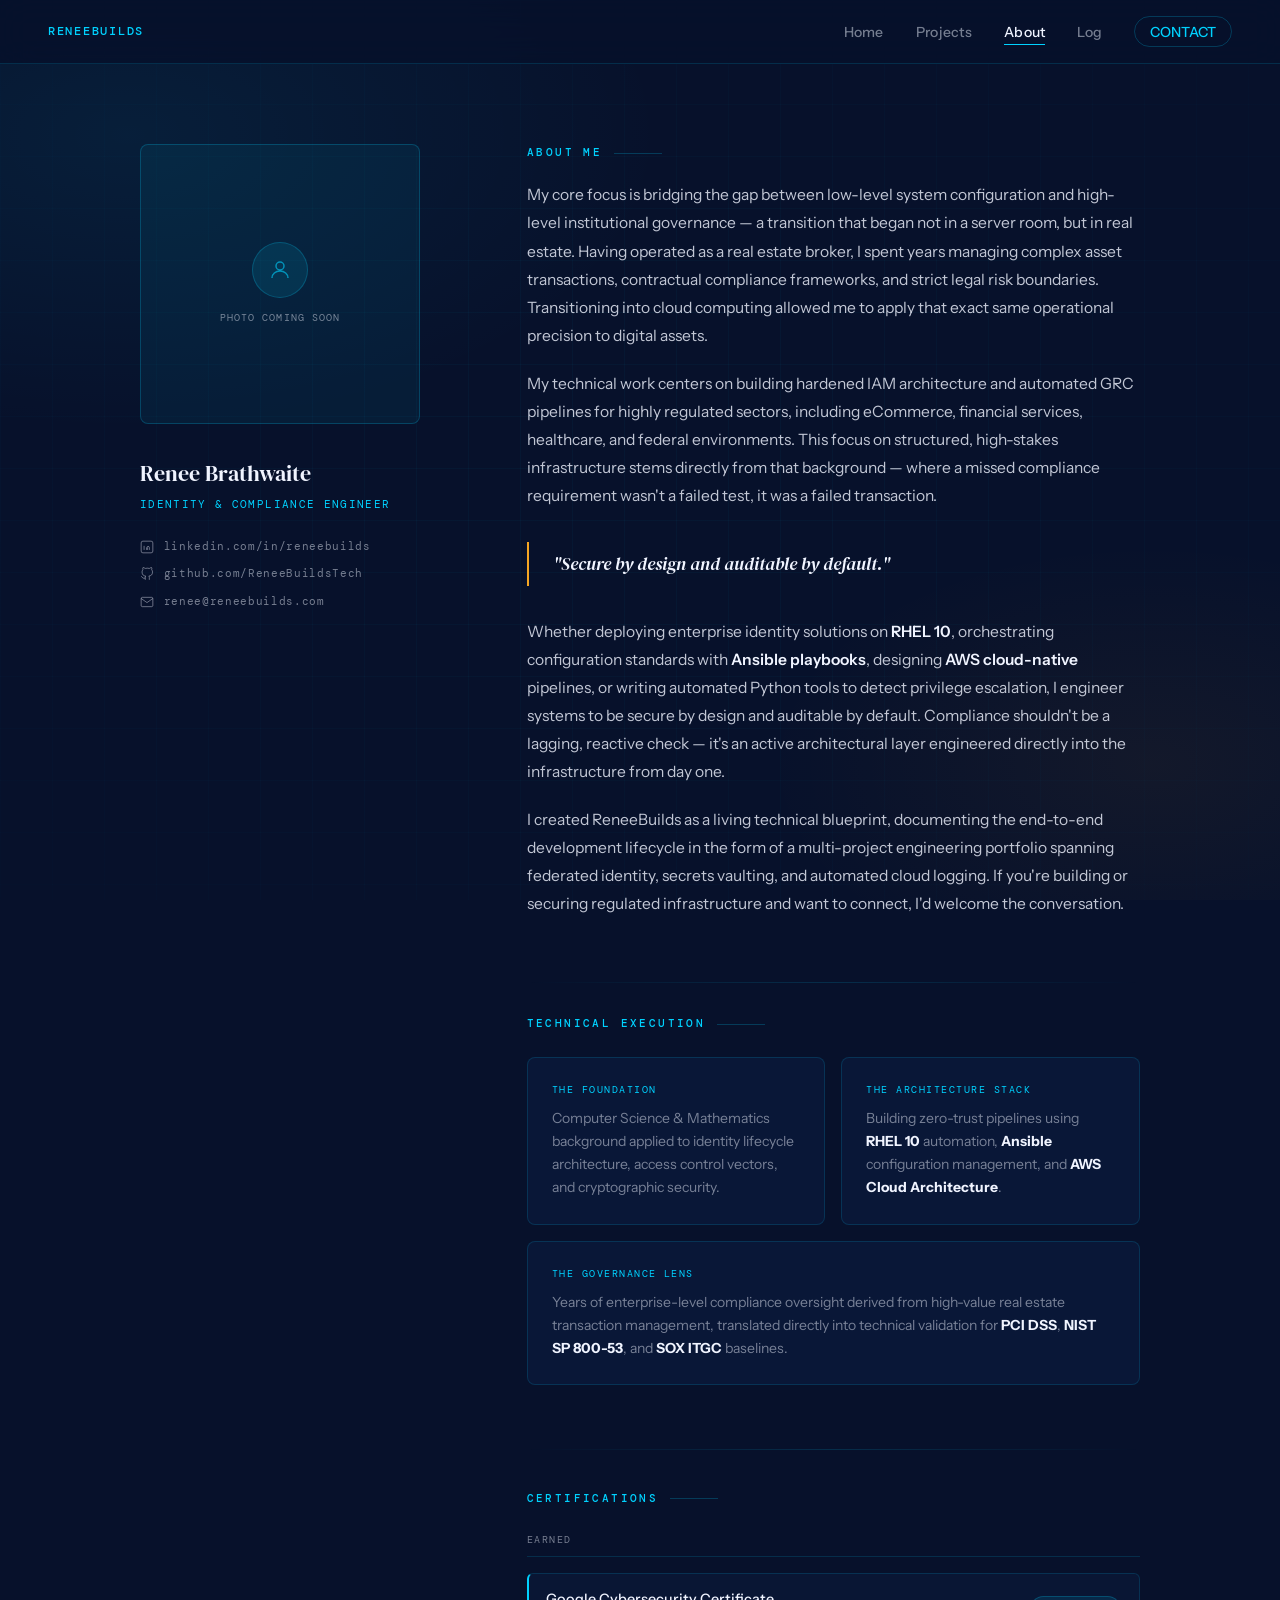
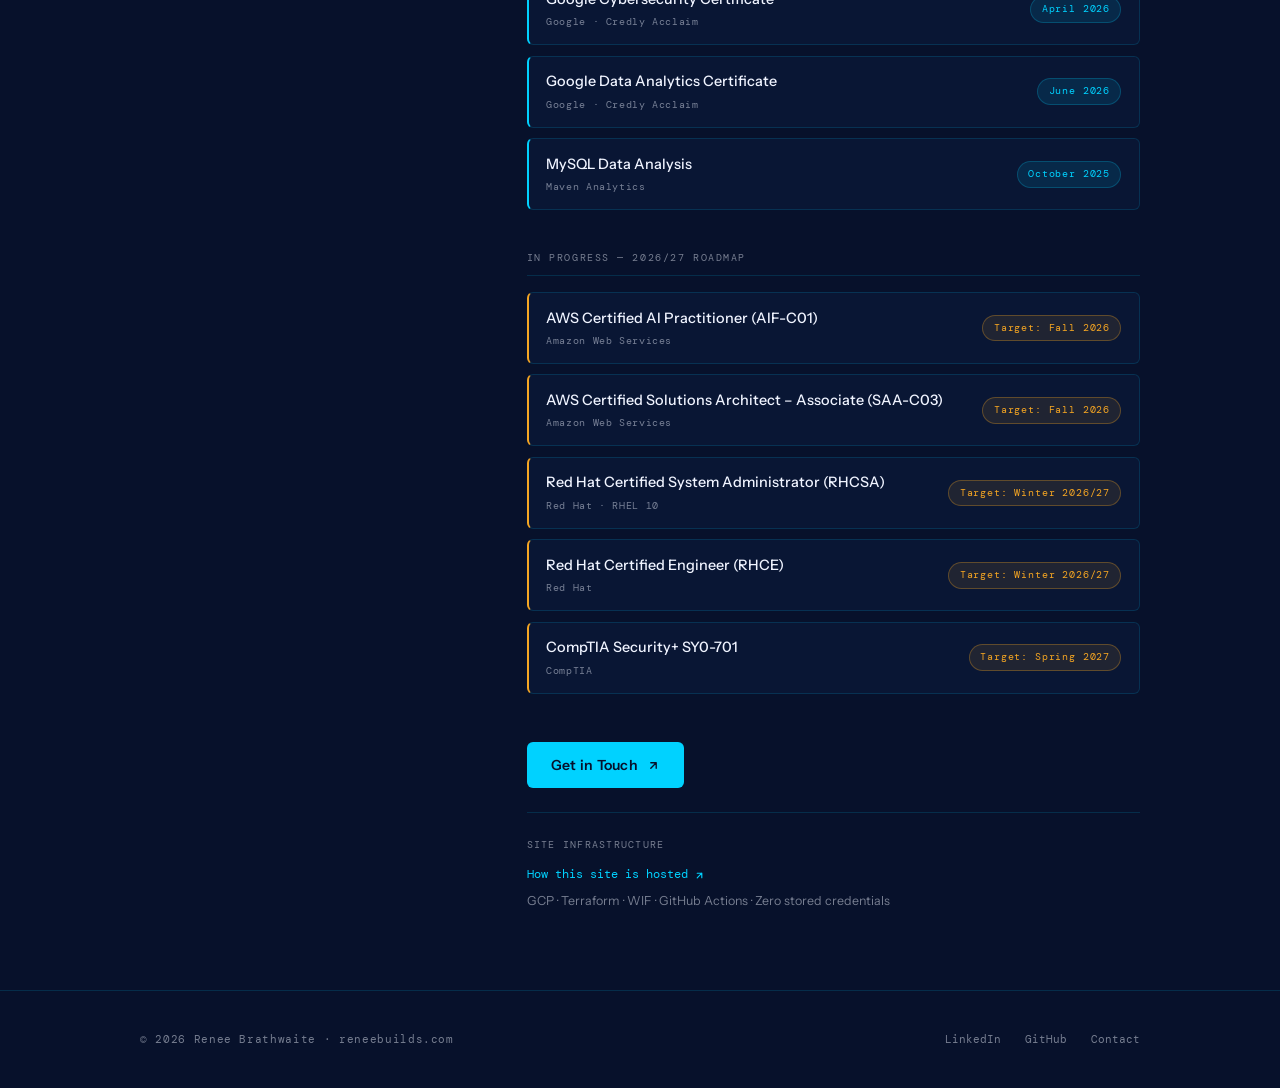
==== commit c772661d: "chore: update certification roadmap — drop SC-300, reschedule Security+ to Spring 2027 Co-Authored-B" ====
--- a/about.html
+++ b/about.html
@@ -318,49 +318,42 @@
           </div>
 
           <div class="cert-group">
-            <div class="cert-group-label">In Progress — 2026 Roadmap</div>
+            <div class="cert-group-label">In Progress — 2026/27 Roadmap</div>
             <div class="cert-list">
+              <div class="cert-item progress">
+                <div>
+                  <div class="cert-name">AWS Certified AI Practitioner (AIF-C01)</div>
+                  <div class="cert-issuer">Amazon Web Services</div>
+                </div>
+                <span class="cert-date progress">Target: Fall 2026</span>
+              </div>
+              <div class="cert-item progress">
+                <div>
+                  <div class="cert-name">AWS Certified Solutions Architect – Associate (SAA-C03)</div>
+                  <div class="cert-issuer">Amazon Web Services</div>
+                </div>
+                <span class="cert-date progress">Target: Fall 2026</span>
+              </div>
+              <div class="cert-item progress">
+                <div>
+                  <div class="cert-name">Red Hat Certified System Administrator (RHCSA)</div>
+                  <div class="cert-issuer">Red Hat · RHEL 10</div>
+                </div>
+                <span class="cert-date progress">Target: Winter 2026/27</span>
+              </div>
+              <div class="cert-item progress">
+                <div>
+                  <div class="cert-name">Red Hat Certified Engineer (RHCE)</div>
+                  <div class="cert-issuer">Red Hat</div>
+                </div>
+                <span class="cert-date progress">Target: Winter 2026/27</span>
+              </div>
               <div class="cert-item progress">
                 <div>
                   <div class="cert-name">CompTIA Security+ SY0-701</div>
                   <div class="cert-issuer">CompTIA</div>
                 </div>
-                <span class="cert-date progress">Target: Summer 2026</span>
-              </div>
-              <div class="cert-item progress">
-                <div>
-                  <div class="cert-name">AWS Certified AI Practitioner (AIF-C01)</div>
-                  <div class="cert-issuer">Amazon Web Services</div>
-                </div>
-                <span class="cert-date progress">Target: Summer 2026</span>
-              </div>
-              <div class="cert-item progress">
-                <div>
-                  <div class="cert-name">Microsoft Identity and Access Administrator (SC-300)</div>
-                  <div class="cert-issuer">Microsoft</div>
-                </div>
-                <span class="cert-date progress">Target: Fall 2026</span>
-              </div>
-              <div class="cert-item progress">
-                <div>
-                  <div class="cert-name">AWS Certified Solutions Architect – Associate (SAA-C03)</div>
-                  <div class="cert-issuer">Amazon Web Services</div>
-                </div>
-                <span class="cert-date progress">Target: Fall 2026</span>
-              </div>
-              <div class="cert-item progress">
-                <div>
-                  <div class="cert-name">Red Hat Certified System Administrator (RHCSA)</div>
-                  <div class="cert-issuer">Red Hat · RHEL 10</div>
-                </div>
-                <span class="cert-date progress">Target: Winter 2026/27</span>
-              </div>
-              <div class="cert-item progress">
-                <div>
-                  <div class="cert-name">Red Hat Certified Engineer (RHCE)</div>
-                  <div class="cert-issuer">Red Hat</div>
-                </div>
-                <span class="cert-date progress">Target: Winter 2026/27</span>
+                <span class="cert-date progress">Target: Spring 2027</span>
               </div>
             </div>
           </div>
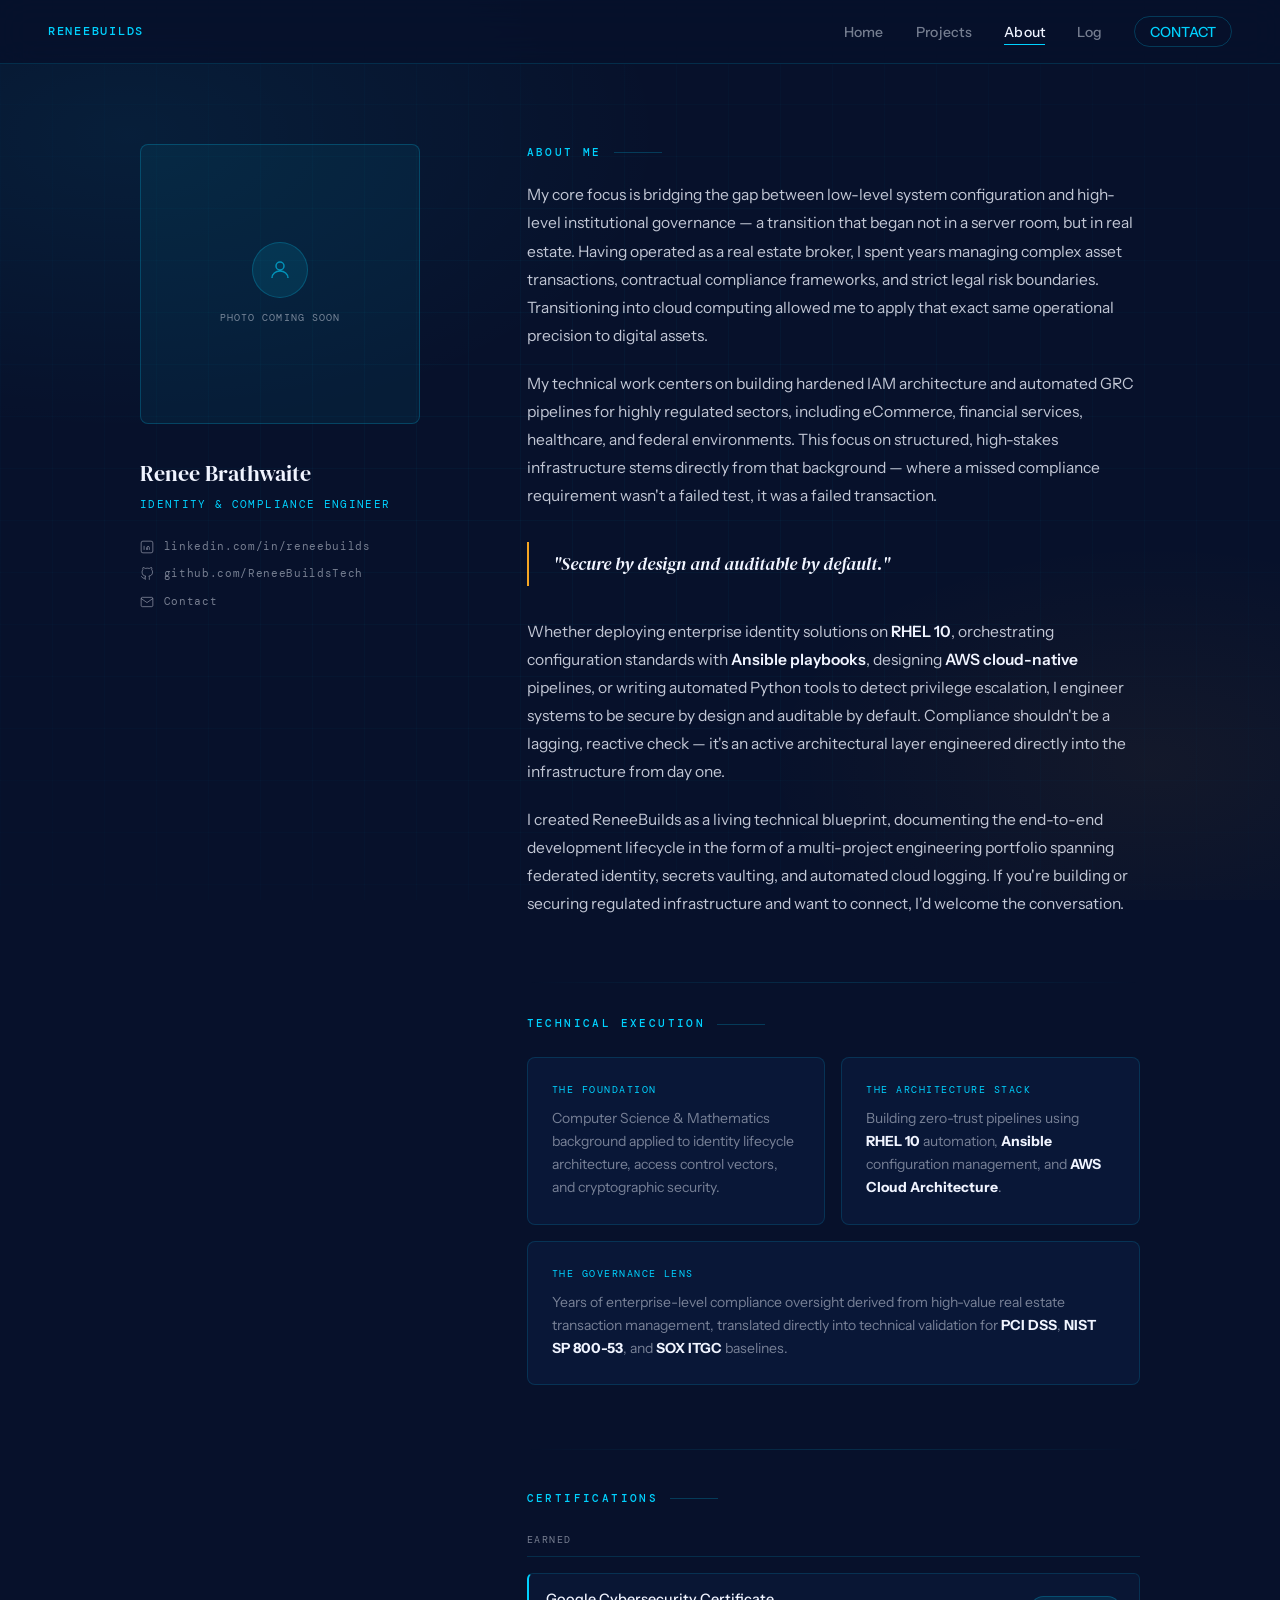
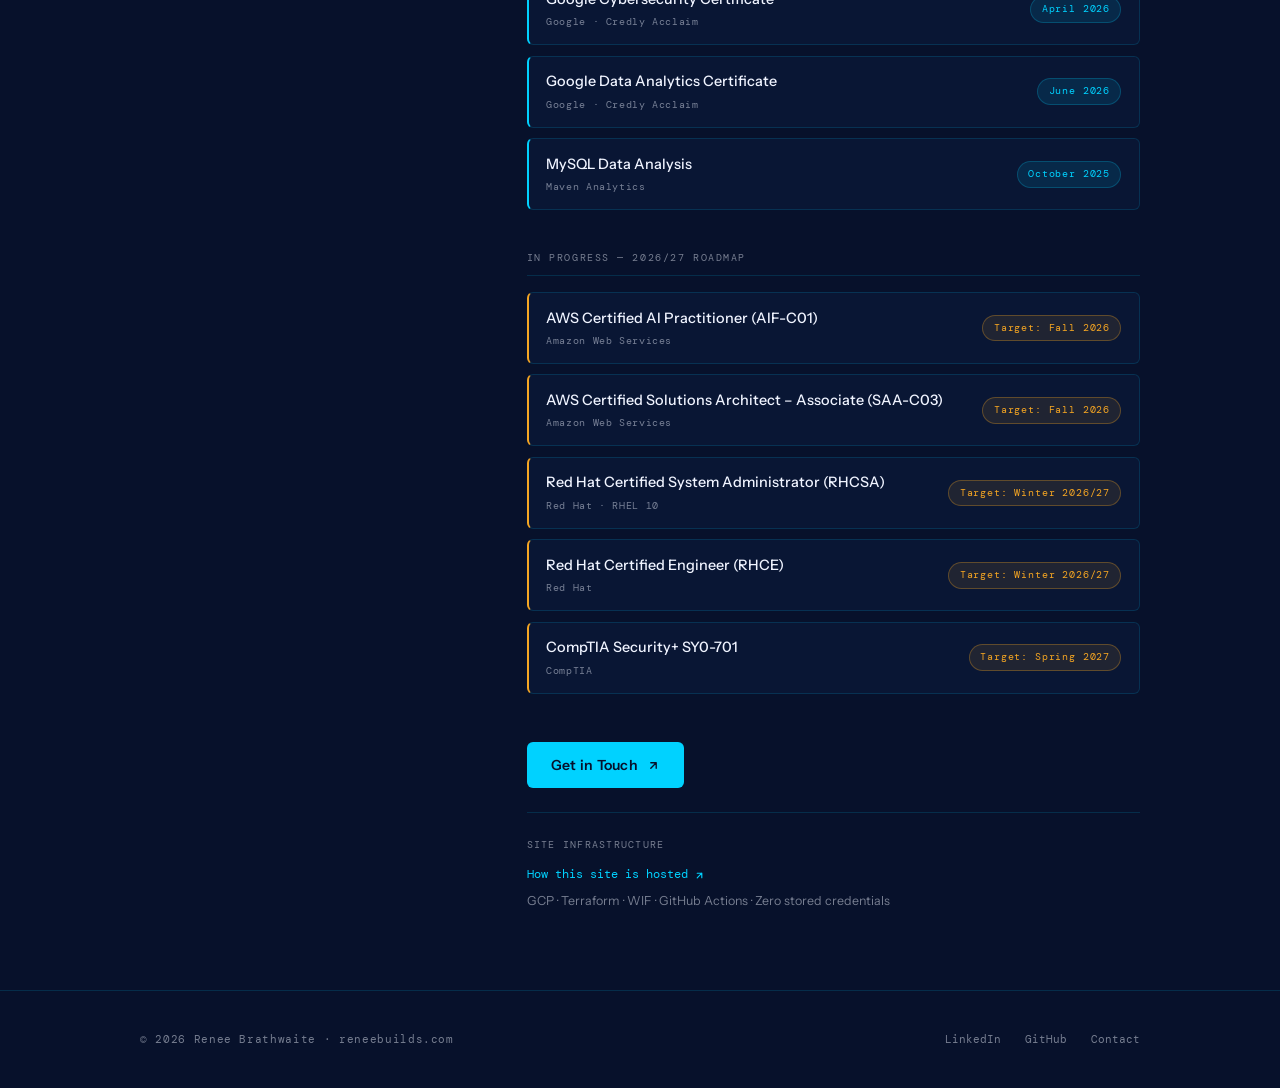
==== commit 11ba58ca: "site: remove contact address from about page" ====
--- a/about.html
+++ b/about.html
@@ -245,7 +245,7 @@
           </a>
           <a href="contact.html" class="sidebar-link">
             <svg width="14" height="14" viewBox="0 0 24 24" fill="none" stroke="currentColor" stroke-width="1.5"><path d="M4 4h16c1.1 0 2 .9 2 2v12c0 1.1-.9 2-2 2H4c-1.1 0-2-.9-2-2V6c0-1.1.9-2 2-2z"/><polyline points="22,6 12,13 2,6"/></svg>
-            renee@reneebuilds.com
+            Contact
           </a>
         </div>
       </aside>
